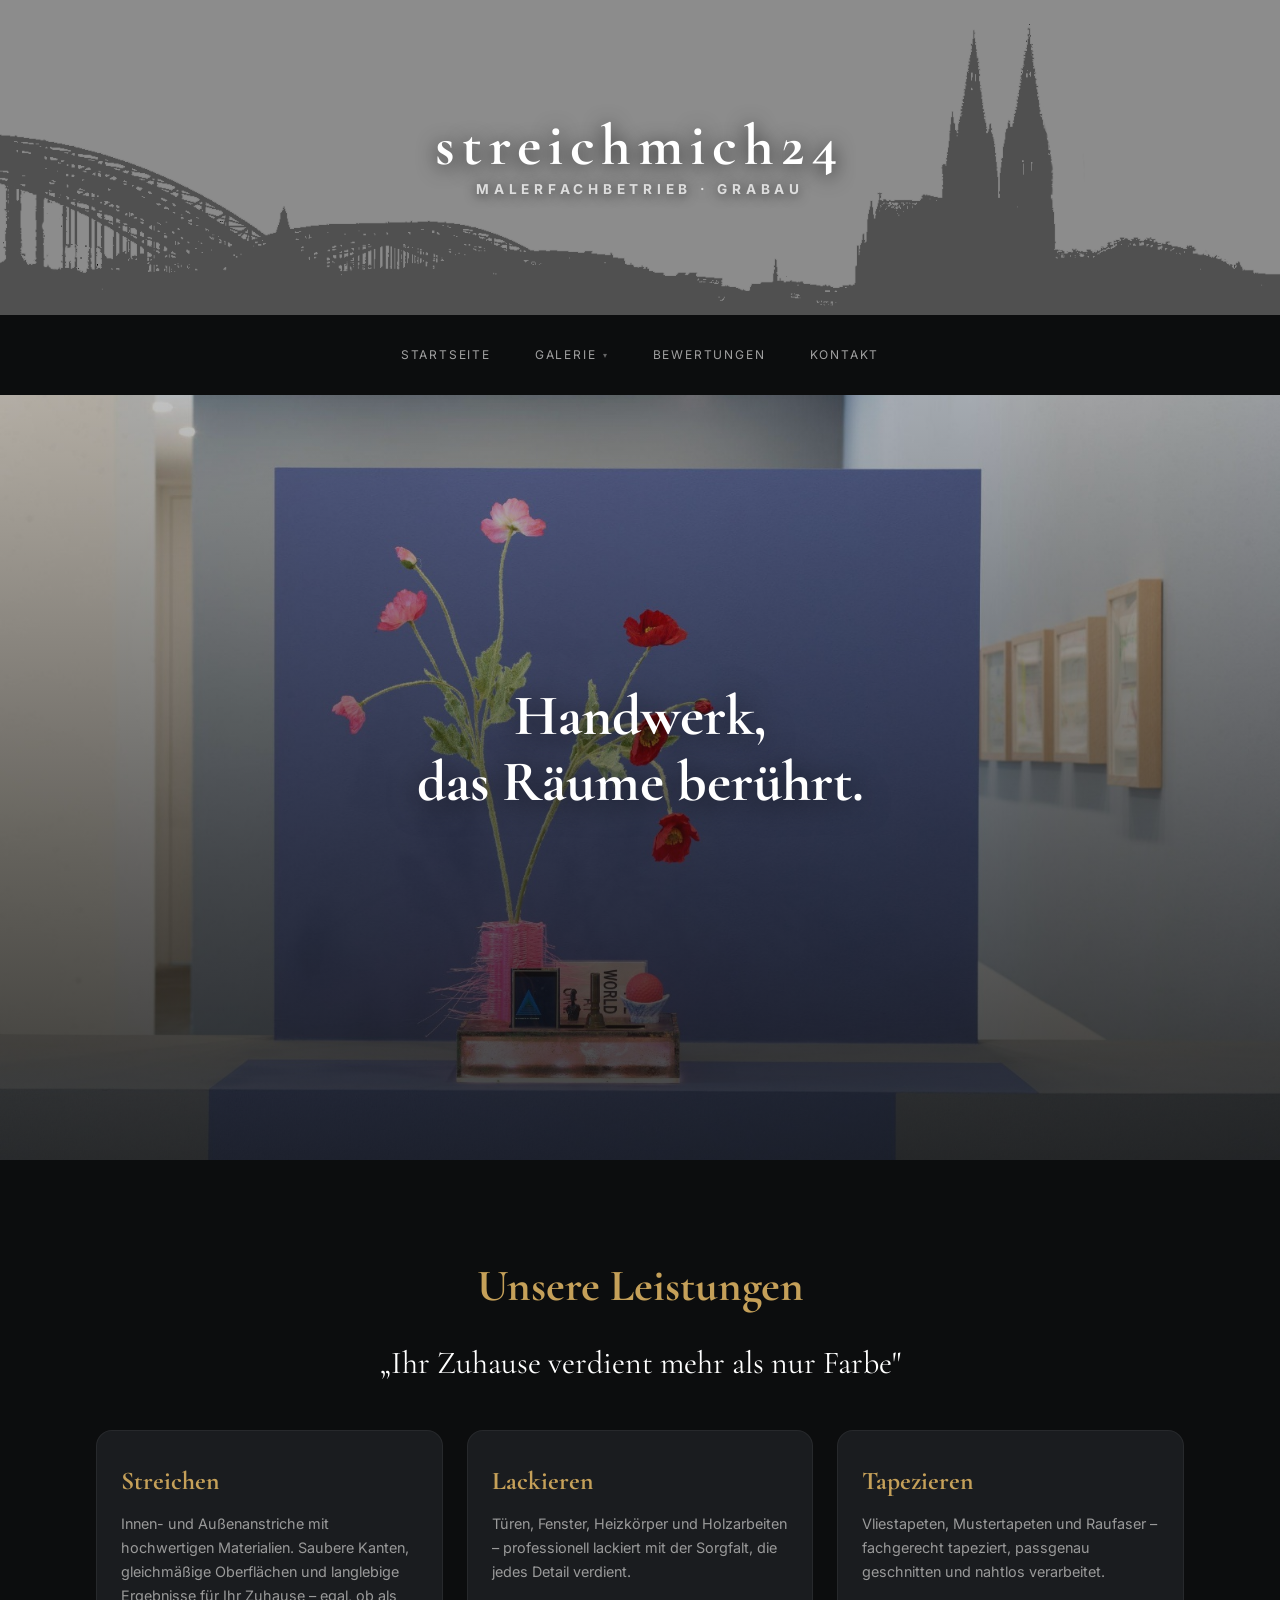
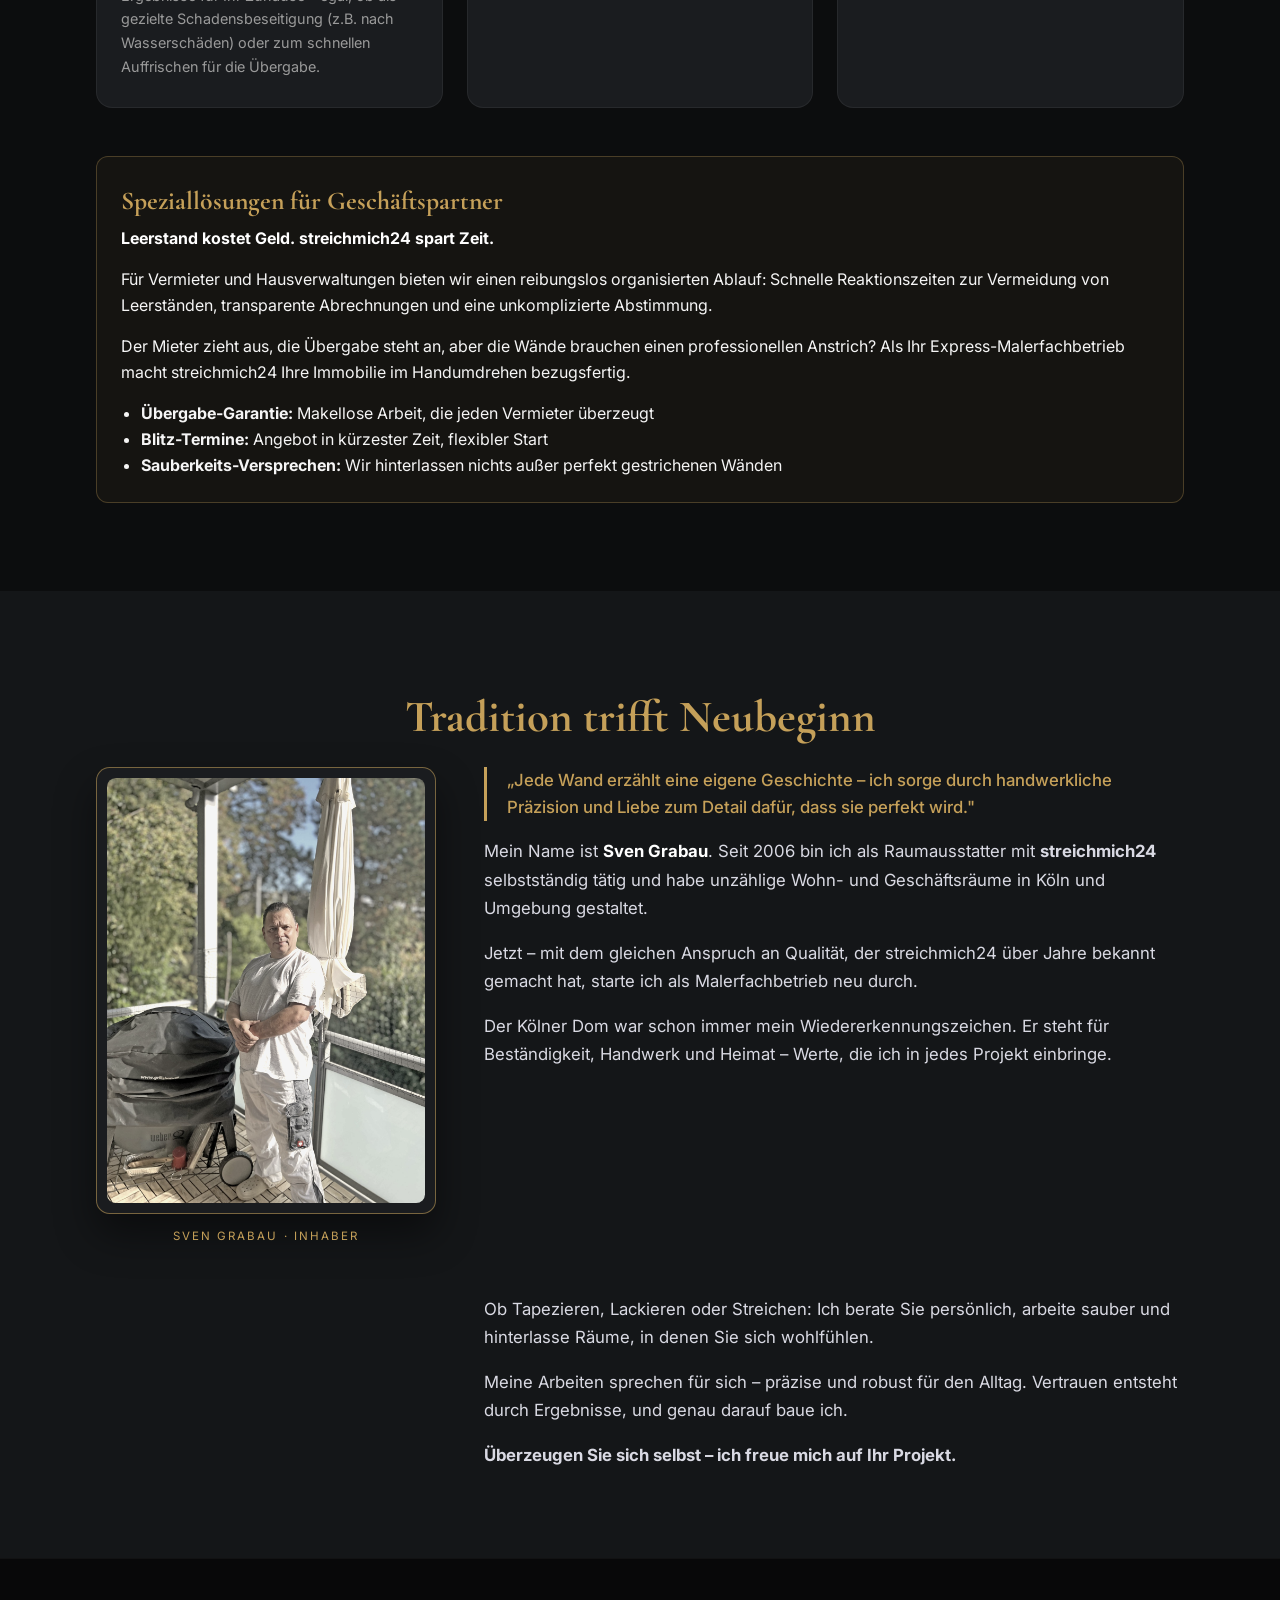
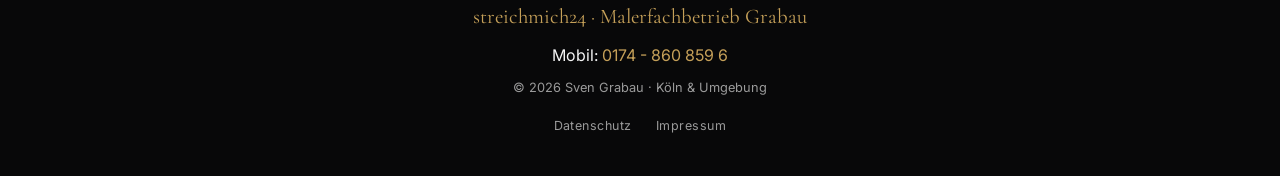
==== index.html @ c46bc372 "Add files via upload" ====
<!DOCTYPE html>
<html lang="de">
<head>
    <meta charset="UTF-8">
    <meta name="viewport" content="width=device-width, initial-scale=1.0">
    <title>streichmich24 – Malerfachbetrieb Grabau | Köln</title>
    <meta name="description" content="streichmich24 – Malerfachbetrieb Grabau. Tapezieren, Lackieren, Streichen mit Handwerkstradition seit 2006. Kostenlose Beratung in Köln und Umgebung.">
    <link rel="canonical" href="https://streichmich24.de/">
    <meta name="geo.region" content="DE-NW">
    <meta name="geo.placename" content="Köln">
    <meta name="theme-color" content="#c5a059">

    <!-- Open Graph -->
    <meta property="og:type" content="website">
    <meta property="og:locale" content="de_DE">
    <meta property="og:url" content="https://streichmich24.de/">
    <meta property="og:site_name" content="streichmich24 – Malerfachbetrieb Grabau">
    <meta property="og:title" content="streichmich24 – Malerfachbetrieb Grabau | Köln">
    <meta property="og:description" content="Handwerkliche Malerarbeiten in Köln und Umgebung: Streichen, Tapezieren, Lackieren mit Handwerkstradition seit 2006. Kostenlose Beratung!">
    <meta property="og:image" content="https://streichmich24.de/images/hero-blumen.jpg">

    <!-- Schema.org -->
    <script type="application/ld+json">
    {
      "@context": "https://schema.org",
      "@type": "LocalBusiness",
      "name": "streichmich24 – Malerfachbetrieb Grabau",
      "url": "https://streichmich24.de/",
      "image": "https://streichmich24.de/images/sky.jpg",
      "telephone": "+491748608596",
      "priceRange": "$$",
      "address": {
        "@type": "PostalAddress",
        "addressLocality": "Köln",
        "addressRegion": "Nordrhein-Westfalen",
        "addressCountry": "DE"
      },
      "geo": {
        "@type": "GeoCoordinates",
        "latitude": 50.9375,
        "longitude": 6.9603
      },
      "openingHoursSpecification": {
        "@type": "OpeningHoursSpecification",
        "dayOfWeek": ["Monday", "Tuesday", "Wednesday", "Thursday", "Friday"],
        "opens": "08:00",
        "closes": "17:00"
      }
    }
    </script>

    <link rel="stylesheet" href="style.css">
    <script src="site.js" defer></script>
</head>
<body>

    <header class="header">
        <picture>
            <source media="(max-width: 768px)" srcset="images/handy.jpg">
            <img src="images/sky.jpg" alt="Kölner Dom – Skyline Köln" class="header__skyline">
        </picture>
        <div class="header__brand">
            <p class="header__logo">streichmich24</p>
            <p class="header__tagline"><strong>MALERFACHBETRIEB · GRABAU</strong></p>
        </div>
    </header>

    <nav class="main-navigation" aria-label="Hauptnavigation">
        <!-- Desktop -->
        <ul class="desk-nav">
            <li><a href="index.html">Startseite</a></li>
            <li class="nav-group">
                <button type="button" class="group-btn" aria-expanded="false" aria-controls="galerieDropdown">Galerie</button>
                <ul class="dropdown" id="galerieDropdown">
                    <li><a href="galerie_streich.html">Streichen</a></li>
                    <li><a href="galerie_tape.html">Tapezieren</a></li>
                    <li><a href="galerie_lack.html">Lackieren</a></li>
                    <li><a href="galerie_struk.html">Strukturen</a></li>
                    <li><a href="galerie_rauch.html">Raucherwohnung</a></li>
                </ul>
            </li>
            <li><a href="bewertungen.html">Bewertungen</a></li>
            <li><a href="kontakt.html">Kontakt</a></li>
        </ul>

        <!-- Mobil -->
        <button type="button" class="mobile-nav-toggle" id="mobileNavToggle" aria-label="Menü öffnen" aria-expanded="false" aria-controls="mobileNavOverlay">
            <span class="mobile-nav-toggle__label">Menü</span>
            <span class="mobile-nav-toggle__icon" aria-hidden="true"></span>
        </button>

        <div class="mobile-nav-overlay" id="mobileNavOverlay">
            <ul class="mobile-nav-list">
                <li class="mobile-nav-item"><a href="index.html">Startseite</a></li>
                <li class="mobile-nav-item">
                    <button type="button" class="group-btn" aria-expanded="false" aria-controls="galerieDropdownMobile">Galerie</button>
                    <ul class="dropdown" id="galerieDropdownMobile">
                        <li><a href="galerie_streich.html">Streichen</a></li>
                        <li><a href="galerie_tape.html">Tapezieren</a></li>
                        <li><a href="galerie_lack.html">Lackieren</a></li>
                        <li><a href="galerie_struk.html">Strukturen</a></li>
                        <li><a href="galerie_rauch.html">Raucherwohnung</a></li>
                    </ul>
                </li>
                <li class="mobile-nav-item"><a href="bewertungen.html">Bewertungen</a></li>
                <li class="mobile-nav-item"><a href="kontakt.html">Kontakt</a></li>
            </ul>
        </div>
    </nav>

    <main>
        <section class="hero">
            <img src="images/hero-blumen.jpg" alt="Meisterhafte Malerarbeiten – Galerie-Qualität" class="hero__photo">
            <div class="hero__overlay">
                <h1 class="hero__title"><span class="hero__line">Handwerk,</span> <span class="hero__line">das Räume berührt.</span></h1>
            </div>
        </section>

        <section id="leistungen" class="section section--dark">
            <div class="section__inner">
                <h2 class="section__title">Unsere Leistungen</h2>
                <p class="section__quote">„Ihr Zuhause verdient mehr als nur Farbe"</p>

                <div class="services">
                    <article class="service">
                        <a href="galerie_streich.html" class="service__link">
                            <h3 class="service__name">Streichen</h3>
                            <p class="service__desc">Innen- und Außenanstriche mit hochwertigen Materialien. Saubere Kanten, gleichmäßige Oberflächen und langlebige Ergebnisse für Ihr Zuhause – egal, ob als gezielte Schadensbeseitigung (z.B. nach Wasserschäden) oder zum schnellen Auffrischen für die Übergabe.</p>
                        </a>
                    </article>
                    <article class="service">
                        <a href="galerie_lack.html" class="service__link">
                            <h3 class="service__name">Lackieren</h3>
                            <p class="service__desc">Türen, Fenster, Heizkörper und Holzarbeiten – professionell lackiert mit der Sorgfalt, die jedes Detail verdient.</p>
                        </a>
                    </article>
                    <article class="service">
                        <a href="galerie_tape.html" class="service__link">
                            <h3 class="service__name">Tapezieren</h3>
                            <p class="service__desc">Vliestapeten, Mustertapeten und Raufaser – fachgerecht tapeziert, passgenau geschnitten und nahtlos verarbeitet.</p>
                        </a>
                    </article>
                </div>

                <div class="partner">
                    <h3 class="partner__title">Speziallösungen für Geschäftspartner</h3>
                    <p class="partner__lead">Leerstand kostet Geld. streichmich24 spart Zeit.</p>
                    <p>Für Vermieter und Hausverwaltungen bieten wir einen reibungslos organisierten Ablauf: Schnelle Reaktionszeiten zur Vermeidung von Leerständen, transparente Abrechnungen und eine unkomplizierte Abstimmung.</p>
                    <p>Der Mieter zieht aus, die Übergabe steht an, aber die Wände brauchen einen professionellen Anstrich? Als Ihr Express-Malerfachbetrieb macht streichmich24 Ihre Immobilie im Handumdrehen bezugsfertig.</p>
                    <ul class="partner__list">
                        <li><strong>Übergabe-Garantie:</strong> Makellose Arbeit, die jeden Vermieter überzeugt</li>
                        <li><strong>Blitz-Termine:</strong> Angebot in kürzester Zeit, flexibler Start</li>
                        <li><strong>Sauberkeits-Versprechen:</strong> Wir hinterlassen nichts außer perfekt gestrichenen Wänden</li>
                    </ul>
                </div>
            </div>
        </section>

        <section id="ueber-uns" class="section section--soft">
            <div class="section__inner">
                <h2 class="section__title">Tradition trifft Neubeginn</h2>
                <div class="about">
                    <figure class="about__photo">
                        <span class="about__photo-frame">
                            <img src="images/sven.jpg" alt="Sven Grabau, Inhaber von streichmich24" width="1200" height="1600" loading="lazy" decoding="async">
                        </span>
                        <figcaption>Sven Grabau · Inhaber</figcaption>
                    </figure>
                    <div class="about__text">
                        <p class="about__highlight">„Jede Wand erzählt eine eigene Geschichte – ich sorge durch handwerkliche Präzision und Liebe zum Detail dafür, dass sie perfekt wird."</p>
                        <p>Mein Name ist <span class="about__name">Sven Grabau</span>. Seit 2006 bin ich als Raumausstatter mit <strong>streichmich24</strong> selbstständig tätig und habe unzählige Wohn- und Geschäftsräume in Köln und Umgebung gestaltet.</p>
                        <p>Jetzt – mit dem gleichen Anspruch an Qualität, der streichmich24 über Jahre bekannt gemacht hat, starte ich als Malerfachbetrieb neu durch.</p>
                        <p>Der Kölner Dom war schon immer mein Wiedererkennungszeichen. Er steht für Beständigkeit, Handwerk und Heimat – Werte, die ich in jedes Projekt einbringe.</p>
                    </div>
                    <div class="about__text">
                        <p>Ob Tapezieren, Lackieren oder Streichen: Ich berate Sie persönlich, arbeite sauber und hinterlasse Räume, in denen Sie sich wohlfühlen.</p>
                        <p>Meine Arbeiten sprechen für sich – präzise und robust für den Alltag. Vertrauen entsteht durch Ergebnisse, und genau darauf baue ich.</p>
                        <p><strong>Überzeugen Sie sich selbst – ich freue mich auf Ihr Projekt.</strong></p>
                    </div>
                </div>
            </div>
        </section>

    </main>

    <footer class="footer">
        <p class="footer__brand">streichmich24 · Malerfachbetrieb Grabau</p>
        <p class="footer__phone">Mobil: <a href="tel:+491748608596">0174 - 860 859 6</a></p>
        <p class="footer__copy">&copy; 2026 Sven Grabau · Köln &amp; Umgebung</p>
        <nav class="footer__links" aria-label="Rechtliches">
            <a href="datenschutz.html">Datenschutz</a>
            <a href="impressum.html">Impressum</a>
        </nav>
    </footer>

    <!-- Mobiler Sticky-Button -->
    <div class="sticky-cta" id="stickyCta">
        <a href="kontakt.html" class="btn">Beratung anfragen</a>
    </div>
</body>
</html>
---- style.css ----
:root {
    --bg: #0c0d0e;
    --bg-soft: #141618;
    --bg-card: #1a1c1f;
    --gold: #c5a059;
    --gold-light: #d4b87a;
    --text: #f5f5f5;
    --text-muted: #9a9a9a;
    --white: #ffffff;
    --ease: cubic-bezier(0.16, 1, 0.3, 1);
    --transition: 2s ease-in-out;
}

/* ── FONTS (lokal, DSGVO) ── */
@font-face {
    font-family: 'Cormorant Garamond';
    font-style: normal;
    font-weight: 400;
    font-display: swap;
    src: url('./fonts/cormorant-garamond-latin-400-normal.woff2') format('woff2'),
         url('./fonts/CormorantGaramond-Regular.ttf') format('truetype');
}

@font-face {
    font-family: 'Cormorant Garamond';
    font-style: normal;
    font-weight: 700;
    font-display: swap;
    src: url('./fonts/cormorant-garamond-latin-700-normal.woff2') format('woff2'),
         url('./fonts/CormorantGaramond-Bold.ttf') format('truetype');
}

@font-face {
    font-family: 'Inter';
    font-style: normal;
    font-weight: 100 900;
    font-display: swap;
    src: url('./fonts/Inter-VariableFont_opsz,wght.ttf') format('truetype');
}

/* ── BASIS ── */
*, *::before, *::after { box-sizing: border-box; }

html { scroll-behavior: smooth; }

body {
    margin: 0;
    font-family: 'Inter', sans-serif;
    background: var(--bg);
    color: var(--text);
    line-height: 1.7;
    overflow-x: hidden;
    font-size: clamp(0.8rem, 2vw + 0.5rem, 1rem);
}

body.menu-open { overflow: hidden; }

img { display: block; max-width: 100%; }

a:focus-visible,
button:focus-visible {
    outline: 2px solid var(--gold);
    outline-offset: 3px;
}

@media (prefers-reduced-motion: reduce) {
    html { scroll-behavior: auto; }
    *, *::before, *::after { animation: none !important; transition: none !important; }
    .hero__line { opacity: 1; }
}

/* ── BUTTON ── */
.btn {
    display: inline-block;
    padding: 0.75em 1.5em;
    background: linear-gradient(135deg, #c5a059 0%, #d4af37 50%, #c5a059 100%);
    background-size: 200% auto;
    color: #000;
    font-family: inherit;
    font-size: 0.875rem;
    font-weight: 600;
    line-height: 1.25;
    text-align: center;
    text-decoration: none;
    white-space: nowrap;
    border: none;
    border-radius: 99rem;
    cursor: pointer;
    box-shadow: 0 2px 4px rgba(0,0,0,0.1), inset 0 1px 0 rgba(255,255,255,0.2);
    transition: box-shadow 0.3s ease, transform 0.3s ease;
    animation: shimmer 3s linear infinite;
}

.btn:hover {
    background: linear-gradient(135deg, #d4b87a 0%, #e0c46a 50%, #d4b87a 100%);
    background-size: 200% auto;
    animation-play-state: paused;
    box-shadow: 0 4px 8px rgba(197,160,89,0.4), inset 0 1px 0 rgba(255,255,255,0.3);
    transform: translateY(-2px);
}

@keyframes shimmer {
    0%   { background-position: 100% 0; }
    100% { background-position: -100% 0; }
}

/* ── HEADER ── */
.header { position: relative; background: var(--white); }

.header__skyline { width: 100%; height: auto; }

.header__brand {
    position: absolute;
    inset: 0;
    display: flex;
    flex-direction: column;
    align-items: center;
    justify-content: center;
    text-align: center;
    padding: 0 1.25rem;
    pointer-events: none;
}

.header__logo {
    margin: 0;
    font-family: 'Cormorant Garamond', serif;
    font-size: clamp(1.95rem, 7.15vw, 3.64rem);
    font-weight: 700;
    letter-spacing: 0.12em;
    line-height: 1.1;
    color: #1a1a1a;
    text-shadow: 0 1px 12px rgba(255,255,255,0.85);
}

.header__tagline {
    margin: 0;
    font-size: clamp(0.65rem, 2.2vw, 0.85rem);
    letter-spacing: 0.35em;
    text-transform: uppercase;
    color: #444;
    text-shadow: 0 1px 8px rgba(255,255,255,0.8);
}

/* ── NAVIGATION (gemeinsam) ── */
.main-navigation { background: transparent; }

.dropdown {
    display: none;
    list-style: none;
    margin: 0;
    padding: 0.5rem 0;
}

.group-btn[aria-expanded="true"] + .dropdown { display: block; }

.group-btn {
    display: flex;
    align-items: center;
    gap: 0.4rem;
    background: none;
    border: none;
    font-family: 'Inter', sans-serif;
    text-transform: uppercase;
    cursor: pointer;
}

.group-btn::after {
    content: '▾';
    font-size: 0.7em;
    opacity: 0.6;
    transition: transform 0.3s ease;
}

.group-btn[aria-expanded="true"]::after { transform: rotate(180deg); }

/* ── HERO ── */
.hero { position: relative; }

.hero__photo {
    width: 100%;
    aspect-ratio: 4 / 3;
    object-fit: cover;
    object-position: top center;
}

.hero__overlay {
    position: absolute;
    inset: 0;
    display: flex;
    flex-direction: column;
    justify-content: center;
    align-items: center;
    gap: 1.5rem;
    text-align: center;
    padding: 1.5rem 1.5rem 3rem;
    background: linear-gradient(to bottom, rgba(12,13,14,0.25) 0%, rgba(12,13,14,0.6) 60%, rgba(12,13,14,0.8) 100%);
}

.hero__title {
    margin: 0;
    font-family: 'Cormorant Garamond', serif;
    font-size: clamp(1.8rem, 7.5vw, 3.6rem);
    font-weight: 700;
    line-height: 1.15;
    color: var(--white);
    text-shadow: 0 4px 30px rgba(0,0,0,0.7);
}

/* Zwei Zeilen gleiten nacheinander langsam ein */
.hero__line {
    display: block;
    opacity: 0;
    animation: heroReveal 2.6s var(--ease) 0.4s forwards;
}

.hero__line:nth-child(2) { animation-delay: 1.1s; }

@keyframes heroReveal {
    from { opacity: 0; transform: translateY(2.5rem); letter-spacing: 0.08em; filter: blur(4px); }
    to   { opacity: 1; transform: translateY(0); letter-spacing: normal; filter: blur(0); }
}

/* ── SECTIONS ── */
.section { padding: 4rem 1.5rem; }
.section--dark { background: var(--bg); }
.section--soft { background: var(--bg-soft); }
.section__inner { max-width: 68rem; margin: 0 auto; }

.section__title {
    margin: 0 0 0.75rem;
    font-family: 'Cormorant Garamond', serif;
    font-size: clamp(1.8rem, 5.5vw, 2.8rem);
    font-weight: 700;
    color: var(--gold);
    text-align: center;
}

.section__lead {
    max-width: 36rem;
    margin: 0 auto 2.5rem;
    text-align: center;
    color: var(--text-muted);
    font-size: clamp(0.85rem, 2vw, 1rem);
}

.section__quote {
    max-width: 40rem;
    margin: 0 auto 2.5rem;
    text-align: center;
    font-family: 'Cormorant Garamond', serif;
    font-size: clamp(1.4rem, 4vw, 2rem);
    color: var(--white);
}

/* ── LEISTUNGEN ── */
.services { display: grid; gap: 1.25rem; }

.service {
    background: var(--bg-card);
    border: 1px solid rgba(255,255,255,0.06);
    border-radius: 1rem;
    padding: 1.75rem 1.5rem;
    transition: border-color 0.4s var(--ease), transform 0.4s var(--ease);
}

.service:hover { border-color: rgba(197,160,89,0.4); transform: translateY(-3px); }

.service__link { display: block; color: inherit; text-decoration: none; }

.service__name {
    margin: 0 0 0.6rem;
    font-family: 'Cormorant Garamond', serif;
    font-size: 1.6rem;
    color: var(--gold);
}

.service__desc { margin: 0; font-size: 0.9rem; line-height: 1.65; color: var(--text-muted); }

.partner {
    margin-top: 3rem;
    padding: 1.5rem;
    border: 1px solid rgba(197,160,89,0.3);
    border-radius: 0.75rem;
    background: rgba(197,160,89,0.05);
    line-height: 1.6;
}

.partner__title {
    margin: 0;
    font-family: 'Cormorant Garamond', serif;
    font-size: 1.6rem;
    color: var(--gold);
}

.partner__lead { margin: 0.25rem 0 1rem; font-weight: 700; color: var(--white); }

.partner__list { margin: 1rem 0 0; padding-left: 1.25rem; }

/* ── ÜBER MICH ── */
.about { display: grid; gap: 2.5rem; align-items: start; }

.about__photo {
    width: 100%;
    max-width: 320px;
    margin: 0 auto;
}

.about__photo-frame {
    display: block;
    padding: 0.6rem;
    border: 1px solid rgba(197,160,89,0.55);
    border-radius: 0.85rem;
    background: var(--bg-card);
    box-shadow: 0 1.25rem 2.5rem rgba(0,0,0,0.45);
}

.about__photo img {
    display: block;
    width: 100%;
    height: auto;
    border-radius: 0.55rem;
    filter: grayscale(0.55) sepia(0.1) saturate(1.05) contrast(1.05) brightness(0.96);
}

.about__photo figcaption {
    margin-top: 0.85rem;
    text-align: center;
    font-size: 0.72rem;
    letter-spacing: 0.18em;
    text-transform: uppercase;
    color: var(--gold);
}

.about__text p {
    margin: 0 0 1rem;
    color: rgba(245,245,255,0.88);
    font-size: clamp(0.92rem, 2.5vw, 1.05rem);
}

.about__text p:last-child { margin-bottom: 0; }

.about__highlight {
    font-family: 'Inter', sans-serif;
    font-size: clamp(1.05rem, 2.8vw, 1.3rem);
    font-weight: 500;
    line-height: 1.6;
    color: var(--gold) !important;
    border-left: 3px solid var(--gold);
    padding-left: 1.25rem;
    margin: 1.5rem 0;
}

.about__name { font-weight: 700; color: var(--white); }

/* ── FOOTER ── */
.footer {
    padding: 2.5rem 1.5rem 6rem;
    text-align: center;
    background: #080809;
    border-top: 1px solid rgba(255,255,255,0.04);
}

.footer__brand {
    margin: 0 0 0.5rem;
    font-family: 'Cormorant Garamond', serif;
    font-size: 1.3rem;
    color: var(--gold);
}

.footer__phone { margin: 0 0 0.5rem; }
.footer__phone a { color: var(--gold); text-decoration: none; }

.footer__copy { margin: 0; font-size: 0.8rem; color: var(--text-muted); }

.footer__links { margin-top: 1rem; display: flex; justify-content: center; gap: 1.5rem; flex-wrap: wrap; }

.footer__links a { font-size: 0.78rem; letter-spacing: 0.04em; color: var(--text-muted); text-decoration: none; }
.footer__links a:hover { color: var(--gold); }

/* ── STICKY CTA (mobil) ── */
.sticky-cta {
    position: fixed;
    bottom: 0; left: 0; right: 0;
    z-index: 90;
    padding: 0.75rem 1rem;
    background: rgba(12,13,14,0.92);
    backdrop-filter: blur(12px);
    border-top: 1px solid rgba(197,160,89,0.2);
    transform: translateY(100%);
    transition: transform 0.4s var(--ease);
}

.sticky-cta.visible { transform: translateY(0); }
.sticky-cta .btn { display: block; padding: 0.85rem 1.5rem; }

/* ── MOBIL (≤ 768px) ── */
@media (max-width: 768px) {
    .main-navigation { display: flex; padding: 0.5rem 1rem; }
    .desk-nav { display: none; }

    .mobile-nav-toggle {
        position: relative;
        z-index: 101;
        display: flex;
        align-items: center;
        gap: 0.75rem;
        margin-left: auto;
        padding: 0.5rem;
        background: none;
        border: none;
        cursor: pointer;
    }

    .mobile-nav-toggle__label { font-family: 'Cormorant Garamond', serif; font-size: 1.3rem; color: var(--white); }

    .mobile-nav-toggle__icon,
    .mobile-nav-toggle__icon::before,
    .mobile-nav-toggle__icon::after {
        display: block;
        width: 24px;
        height: 2px;
        background: var(--gold);
        transition: transform 0.3s ease, background 0.3s ease;
    }

    .mobile-nav-toggle__icon { position: relative; }
    .mobile-nav-toggle__icon::before,
    .mobile-nav-toggle__icon::after { content: ''; position: absolute; left: 0; }
    .mobile-nav-toggle__icon::before { top: -7px; }
    .mobile-nav-toggle__icon::after { bottom: -7px; }

    .mobile-nav-toggle.active .mobile-nav-toggle__icon { background: transparent; }
    .mobile-nav-toggle.active .mobile-nav-toggle__icon::before { top: 0; transform: rotate(45deg); }
    .mobile-nav-toggle.active .mobile-nav-toggle__icon::after { bottom: 0; transform: rotate(-45deg); }

    .mobile-nav-overlay {
        display: none;
        position: fixed;
        inset: 0;
        z-index: 100;
        overflow-y: auto;
        padding: 4.5rem 1.5rem 2rem;
        background: var(--bg);
    }

    .mobile-nav-overlay.active { display: block; }

    .mobile-nav-list { list-style: none; margin: 0 auto; padding: 0; max-width: 26rem; }
    .mobile-nav-item { margin-bottom: 0.5rem; }

    .mobile-nav-item > a,
    .mobile-nav-item > .group-btn {
        width: 100%;
        padding: 0.6rem 0;
        font-family: 'Cormorant Garamond', serif;
        font-size: 1.4rem;
        text-transform: none;
        text-decoration: none;
        color: var(--white);
    }


    .mobile-nav-item .dropdown { padding-left: 1.25rem; background: var(--bg-soft); border-radius: 0.5rem; }

    .dropdown li > a {
        display: block;
        padding: 0.5rem 0;
        font-family: 'Cormorant Garamond', serif;
        font-size: 1.15rem;
        color: var(--white);
        text-decoration: none;
    }
}

/* ── KONTAKT-BUTTON MOBILE ONLY ── */
.btn.save-contact-btn {
    display: inline-block;
}

@media (max-width: 768px) {
    .btn.save-contact-btn {
        display: inline-block;
    }
}

@media (min-width: 769px) {
    .btn.save-contact-btn {
        display: none;
    }
}

/* ── MOBILE (≤ 768px) ── */
@media (min-width: 769px) {
    .header {
        height: 35vh;
        min-height: 220px;
        max-height: 340px;
        overflow: hidden;
        background: linear-gradient(to bottom, rgba(12,13,14,0.3), var(--bg));
    }

    .header__skyline {
        position: absolute;
        inset: 0;
        width: 100%;
        height: 100%;
        object-fit: cover;
        object-position: center 70%;
        filter: brightness(0.55);
    }

    .header__logo { color: var(--white); text-shadow: 0 3px 20px rgba(0,0,0,0.8); }
    .header__tagline { color: rgba(255,255,255,0.75); text-shadow: 0 2px 12px rgba(0,0,0,0.7); }

    .hero__photo { max-height: 85vh; }
    .hero__overlay { padding-bottom: 5rem; }

    .services { grid-template-columns: repeat(3, 1fr); gap: 1.5rem; }
    .about { grid-template-columns: minmax(260px, 340px) 1fr; gap: 3rem; }
    .about__photo { max-width: none; position: sticky; top: 2rem; align-self: start; }
    .about__photo ~ .about__text { grid-column: 2; }
    .section { padding: 5.5rem 2rem; }
    .footer { padding-bottom: 2.5rem; }

    .mobile-nav-toggle, .mobile-nav-overlay, .sticky-cta { display: none; }

    .desk-nav {
        display: flex;
        justify-content: center;
        align-items: center;
        gap: 0.25rem;
        list-style: none;
        margin: 0;
        padding: 1rem 2rem;
        background: var(--bg);
    }

    .desk-nav > li { position: relative; display: flex; align-items: center; }

    .desk-nav > li > a,
    .desk-nav .group-btn {
        padding: 0.85rem 1.25rem;
        font-size: 0.75rem;
        letter-spacing: 0.15em;
        text-transform: uppercase;
        text-decoration: none;
        color: #a0a0a0;
        opacity: 1;
        transition: color 0.3s ease, background 0.3s ease;
    }

    .desk-nav > li > a:hover,
    .desk-nav .group-btn:hover,
    .desk-nav .group-btn[aria-expanded="true"] {
        color: var(--gold);
        background: rgba(197,160,89,0.1);
    }




    .desk-nav .dropdown {
        position: absolute;
        top: 100%;
        left: 0;
        z-index: 100;
        min-width: 14rem;
        margin-top: 0.25rem;
        background: var(--bg);
        border: 1px solid rgba(197,160,89,0.25);
        border-radius: 4px;
        box-shadow: 0 6px 24px rgba(0,0,0,0.4);
    }

    .group-btn[aria-expanded="true"] + .dropdown { animation: slideDownMenu 0.25s ease-out; }

    .desk-nav .dropdown li > a {
        display: block;
        padding: 0.55rem 1.35rem;
        font-size: 0.78rem;
        color: #b0b0b0;
        text-decoration: none;
        transition: background 0.2s ease, color 0.2s ease;
    }

    .desk-nav .dropdown li > a:hover { background: rgba(197,160,89,0.1); color: var(--gold); }

    @keyframes slideDownMenu {
        from { opacity: 0; transform: translateY(-10px); }
        to   { opacity: 1; transform: translateY(0); }
    }
}

/* ── GALERIE (Unterseiten) ── */
.title_wrapper { text-align: center; margin-bottom: 4rem; }

.gallery_title {
    font-family: 'Cormorant Garamond', serif;
    font-size: clamp(2.5rem, 8vw, 3.5rem);
    color: var(--gold);
}

.gallery_subtitle { color: var(--white); font-size: 1.2rem; }

.mosaic_grid {
    display: grid;
    grid-template-columns: repeat(auto-fill, minmax(250px, 1fr));
    grid-auto-rows: 300px;
    gap: 15px;
    padding: 10px;
}

.mosaic_item {
    position: relative;
    overflow: hidden;
    border-radius: 4px;
    border: 1px solid rgba(255,255,255,0.05);
    cursor: pointer;
    transition: transform 0.6s var(--ease), border-color 0.4s var(--ease);
}

.mosaic_item:hover { transform: scale(1.02); border-color: var(--gold); z-index: 2; }

.mosaic_item img {
    width: 100%;
    height: 100%;
    object-fit: cover;
    transition: transform 0.8s var(--ease);
}

.mosaic_item:hover img { transform: scale(1.05); }
.mosaic_item.tall { grid-row: span 2; }
.mosaic_item.wide { grid-column: span 2; }

#lightbox {
    position: fixed;
    inset: 0;
    display: none;
    justify-content: center;
    align-items: center;
    z-index: 2000;
    background: rgba(0,0,0,0.95);
    cursor: zoom-out;
}

#lightbox.active { display: flex; }

#lightbox img {
    max-width: 95vw;
    max-height: 90vh;
    box-shadow: 0 0 40px rgba(197,160,89,0.2);
}

@media (max-width: 768px) {
    .mosaic_item.wide { grid-column: span 1; }
    .mosaic_grid { grid-template-columns: repeat(auto-fill, minmax(160px, 1fr)); }
}

/* ── KONTAKTFORMULAR & TRUST (falls auf Unterseiten genutzt) ── */
.contact-form { max-width: 50rem; margin: 0 auto 4rem; }
.hp { position: absolute; left: -9999px; }
.form-note { margin: 0 0 1.5rem; font-size: 0.8rem; color: var(--text-muted); text-align: center; }
.form-note a { color: var(--gold); }
.form-actions { display: flex; flex-wrap: wrap; justify-content: center; gap: 1rem; margin-top: 2rem; }

@media (max-width: 45rem) {
    .form-actions { flex-direction: column; }
    .form-actions .btn { display: block; width: 100%; padding: 0.8em 0; }
}
.form-group { margin-bottom: 1rem; }

.form-group label {
    display: block;
    margin-bottom: 0.25rem;
    font-size: 0.8rem;
    letter-spacing: 0.06em;
    text-transform: uppercase;
    color: var(--text-muted);
}

.form-group input,
.form-group textarea,
.form-group select {
    width: 100%;
    padding: 0.9rem 1rem;
    background: var(--bg-card);
    border: 1px solid rgba(255,255,255,0.12);
    border-radius: 0.5rem;
    color: var(--white);
    font-family: inherit;
    font-size: 1rem;
    transition: border-color 0.3s;
}

.form-group select { appearance: none; cursor: pointer; }

.form-group input:focus,
.form-group textarea:focus,
.form-group select:focus { outline: none; border-color: var(--gold); }

.form-group textarea { resize: vertical; min-height: 7rem; }

.trust {
    display: grid;
    grid-template-columns: repeat(3, 1fr);
    background: var(--bg-soft);
    border-top: 1px solid rgba(197,160,89,0.15);
    border-bottom: 1px solid rgba(197,160,89,0.15);
}

.trust__item { padding: 1.25rem 0.75rem; text-align: center; border-right: 1px solid rgba(255,255,255,0.04); }
.trust__item:last-child { border-right: none; }

.trust__number {
    font-family: 'Cormorant Garamond', serif;
    font-size: clamp(1.4rem, 4.5vw, 2rem);
    font-weight: 700;
    line-height: 1;
    color: var(--gold);
}

.trust__label {
    margin-top: 0.35rem;
    font-size: clamp(0.6rem, 2vw, 0.72rem);
    letter-spacing: 0.08em;
    text-transform: uppercase;
    color: var(--text-muted);
}

/* ── RECHTSTEXTE (Impressum, Datenschutz) ── */
.section__title--left { font-size: 1.5rem; text-align: left; margin-bottom: 1.5rem; }

.legal a { color: var(--gold); text-decoration: none; }
.legal a.link-underline { text-decoration: underline; }
.legal h2 { text-align: center; }
.legal-intro { margin-bottom: 4rem; text-align: center; color: var(--text-muted); }
.legal-note { text-align: center; }
.legal-note--first { margin-top: 20px; }

.info-label { color: var(--gold); }
.info-value { color: var(--text); }
.info-gap { margin-bottom: 20px; }
.accent { color: var(--gold); }

.rights-list {
    display: inline-block;
    max-width: 50rem;
    margin: 0 auto;
    padding: 0;
    list-style: none;
    text-align: left;
}
.rights-list li { margin-bottom: 0.5rem; }
.rights-list strong { color: var(--gold); }

/* ── BEWERTUNGEN ── */
.reviews-intro {
    margin: 0 0 0.5rem;
    text-align: center;
    color: var(--text-muted);
    font-size: clamp(0.9rem, 2.5vw, 1rem);
}

.reviews-intro--small {
    max-width: 700px;
    margin: 0 auto 2rem;
    font-size: clamp(0.85rem, 2vw, 0.95rem);
}

.reviews-logo { display: block; width: 80%; max-width: 320px; margin: 1.5rem auto; }

.reviews-note {
    max-width: 780px;
    margin: 3rem auto 0;
    padding: 2.5rem 1.5rem;
    border-top: 1px solid rgba(255,255,255,0.1);
    text-align: center;
    font-size: 0.8rem;
    line-height: 1.7;
    color: var(--text-muted);
}

.review_container {
    position: relative;
    display: flex;
    align-items: center;
    justify-content: center;
    max-width: 800px;
    height: 400px;
    margin: 0 auto;
    text-align: center;
}

.review_item {
    position: absolute;
    width: 100%;
    padding: 20px;
    text-align: center;
    opacity: 0;
    transition: opacity var(--transition);
}

.review_item.active { opacity: 1; }

.review_text {
    margin-bottom: 1.5rem;
    font-family: 'Cormorant Garamond', serif;
    font-size: clamp(1.8rem, 5vw, 2.4rem);
    line-height: 1.3;
    color: var(--white);
}

.review_meta {
    font-family: 'Inter', sans-serif;
    font-size: 0.9rem;
    letter-spacing: 0.15em;
    text-transform: uppercase;
    color: var(--gold);
}
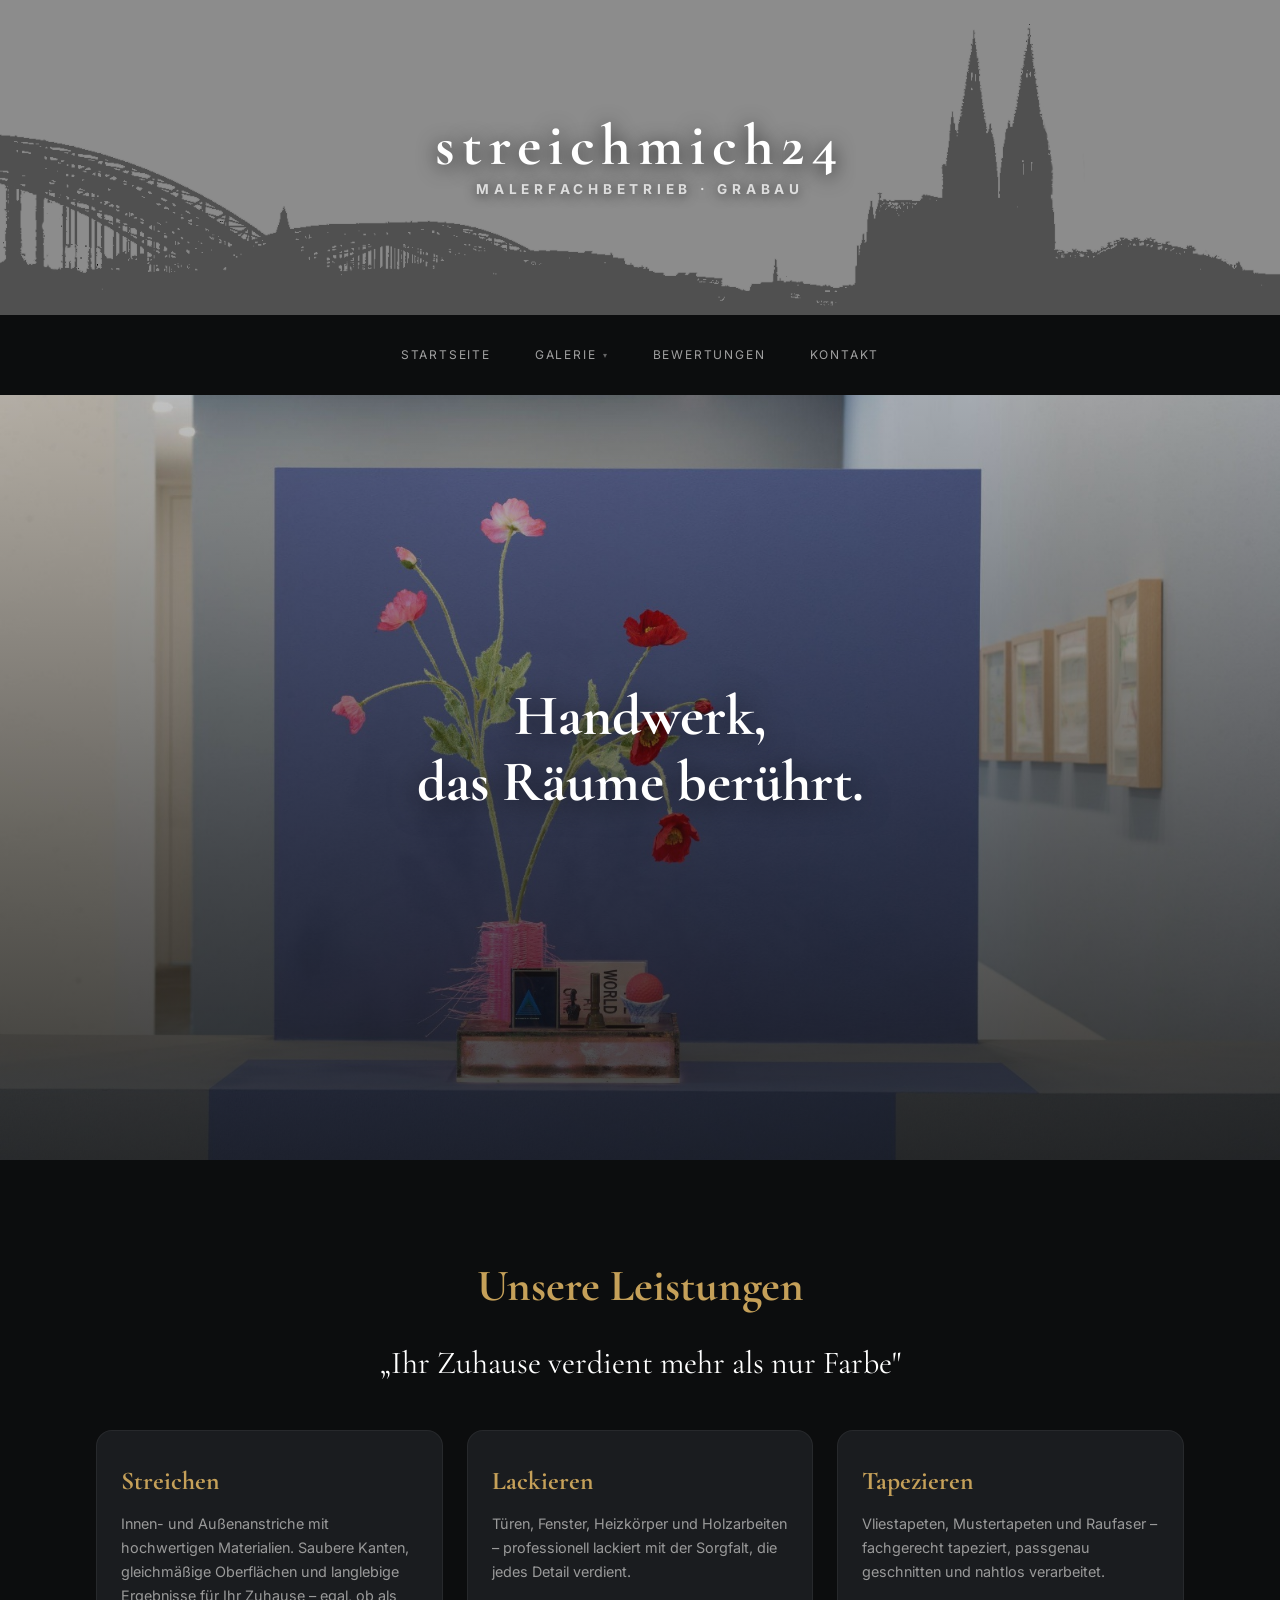
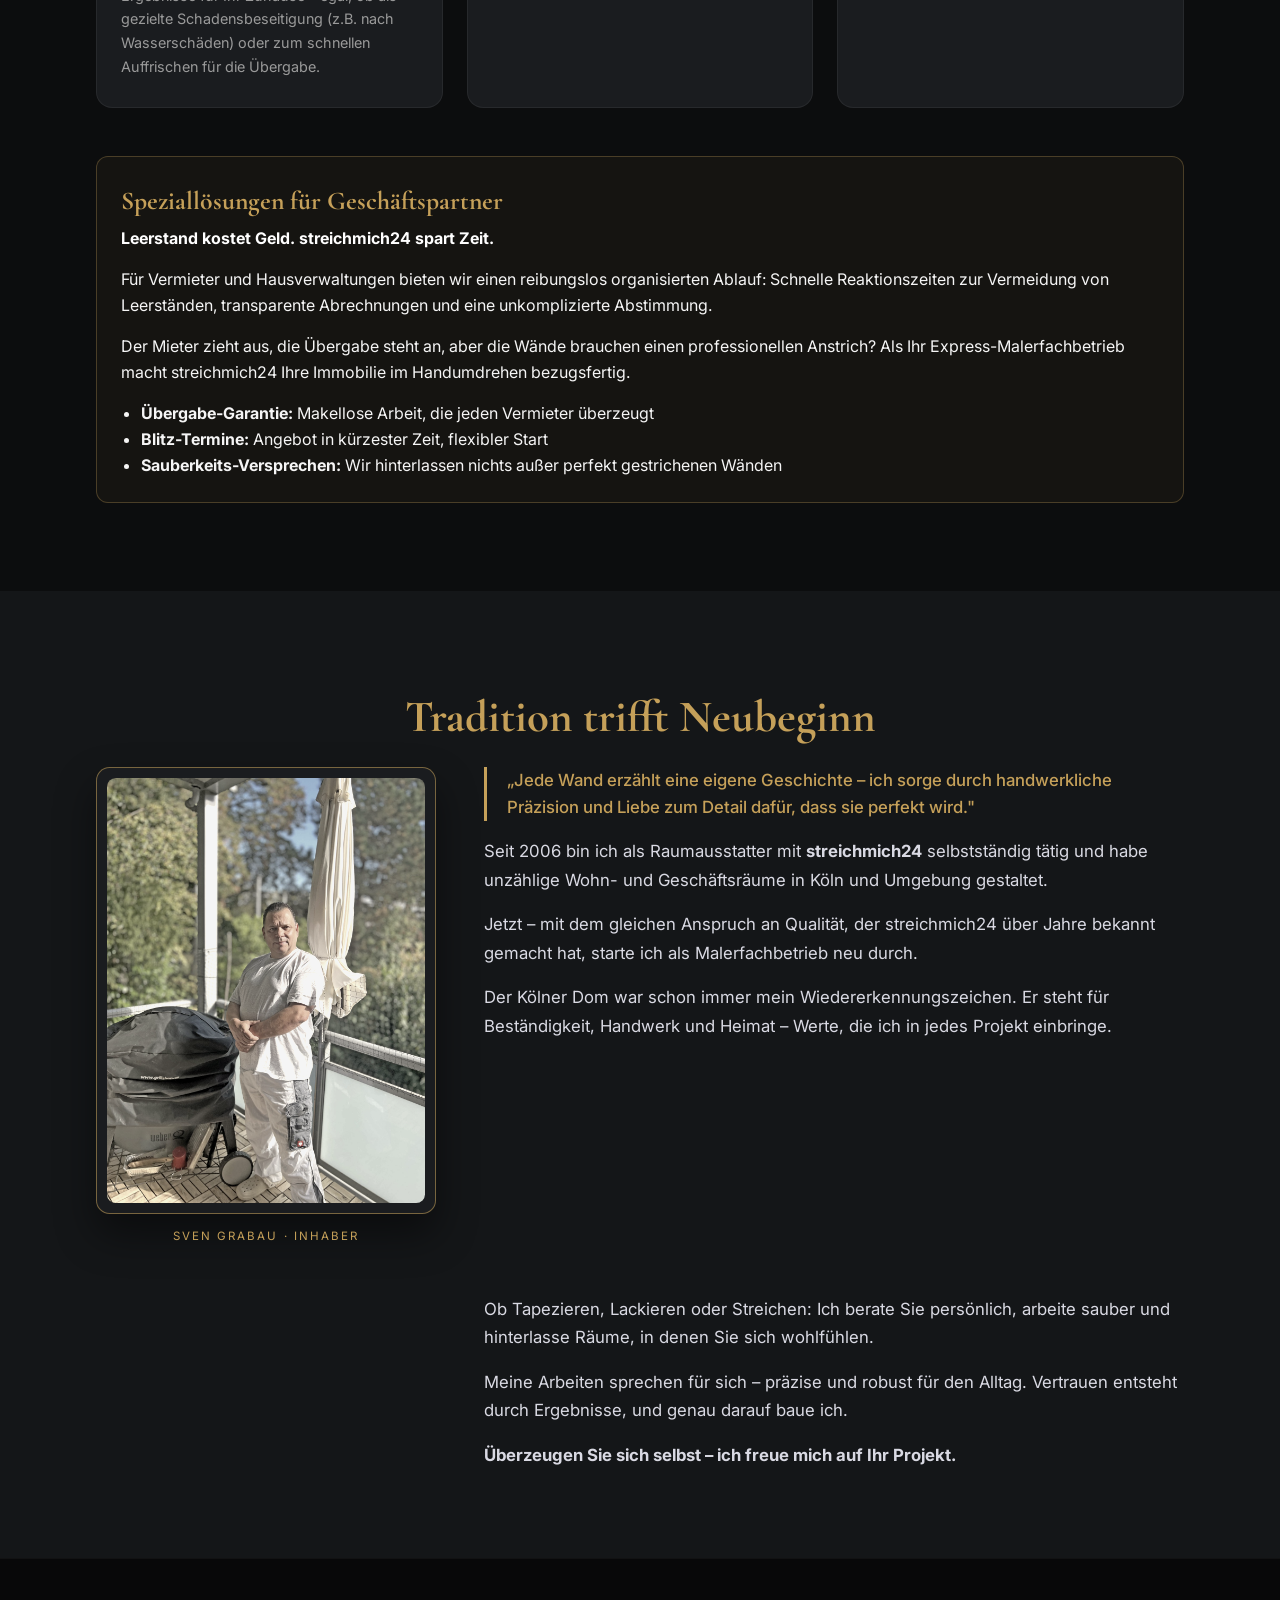
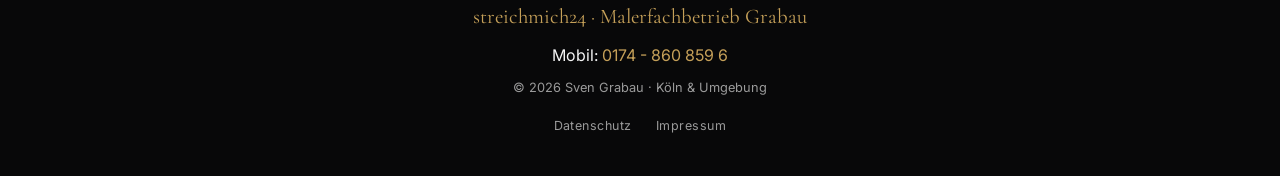
==== commit 6fbfd97e: "Add files via upload" ====
--- a/index.html
+++ b/index.html
@@ -168,7 +168,7 @@
                     </figure>
                     <div class="about__text">
                         <p class="about__highlight">„Jede Wand erzählt eine eigene Geschichte – ich sorge durch handwerkliche Präzision und Liebe zum Detail dafür, dass sie perfekt wird."</p>
-                        <p>Mein Name ist <span class="about__name">Sven Grabau</span>. Seit 2006 bin ich als Raumausstatter mit <strong>streichmich24</strong> selbstständig tätig und habe unzählige Wohn- und Geschäftsräume in Köln und Umgebung gestaltet.</p>
+                        <p>Seit 2006 bin ich als Raumausstatter mit <strong>streichmich24</strong> selbstständig tätig und habe unzählige Wohn- und Geschäftsräume in Köln und Umgebung gestaltet.</p>
                         <p>Jetzt – mit dem gleichen Anspruch an Qualität, der streichmich24 über Jahre bekannt gemacht hat, starte ich als Malerfachbetrieb neu durch.</p>
                         <p>Der Kölner Dom war schon immer mein Wiedererkennungszeichen. Er steht für Beständigkeit, Handwerk und Heimat – Werte, die ich in jedes Projekt einbringe.</p>
                     </div>
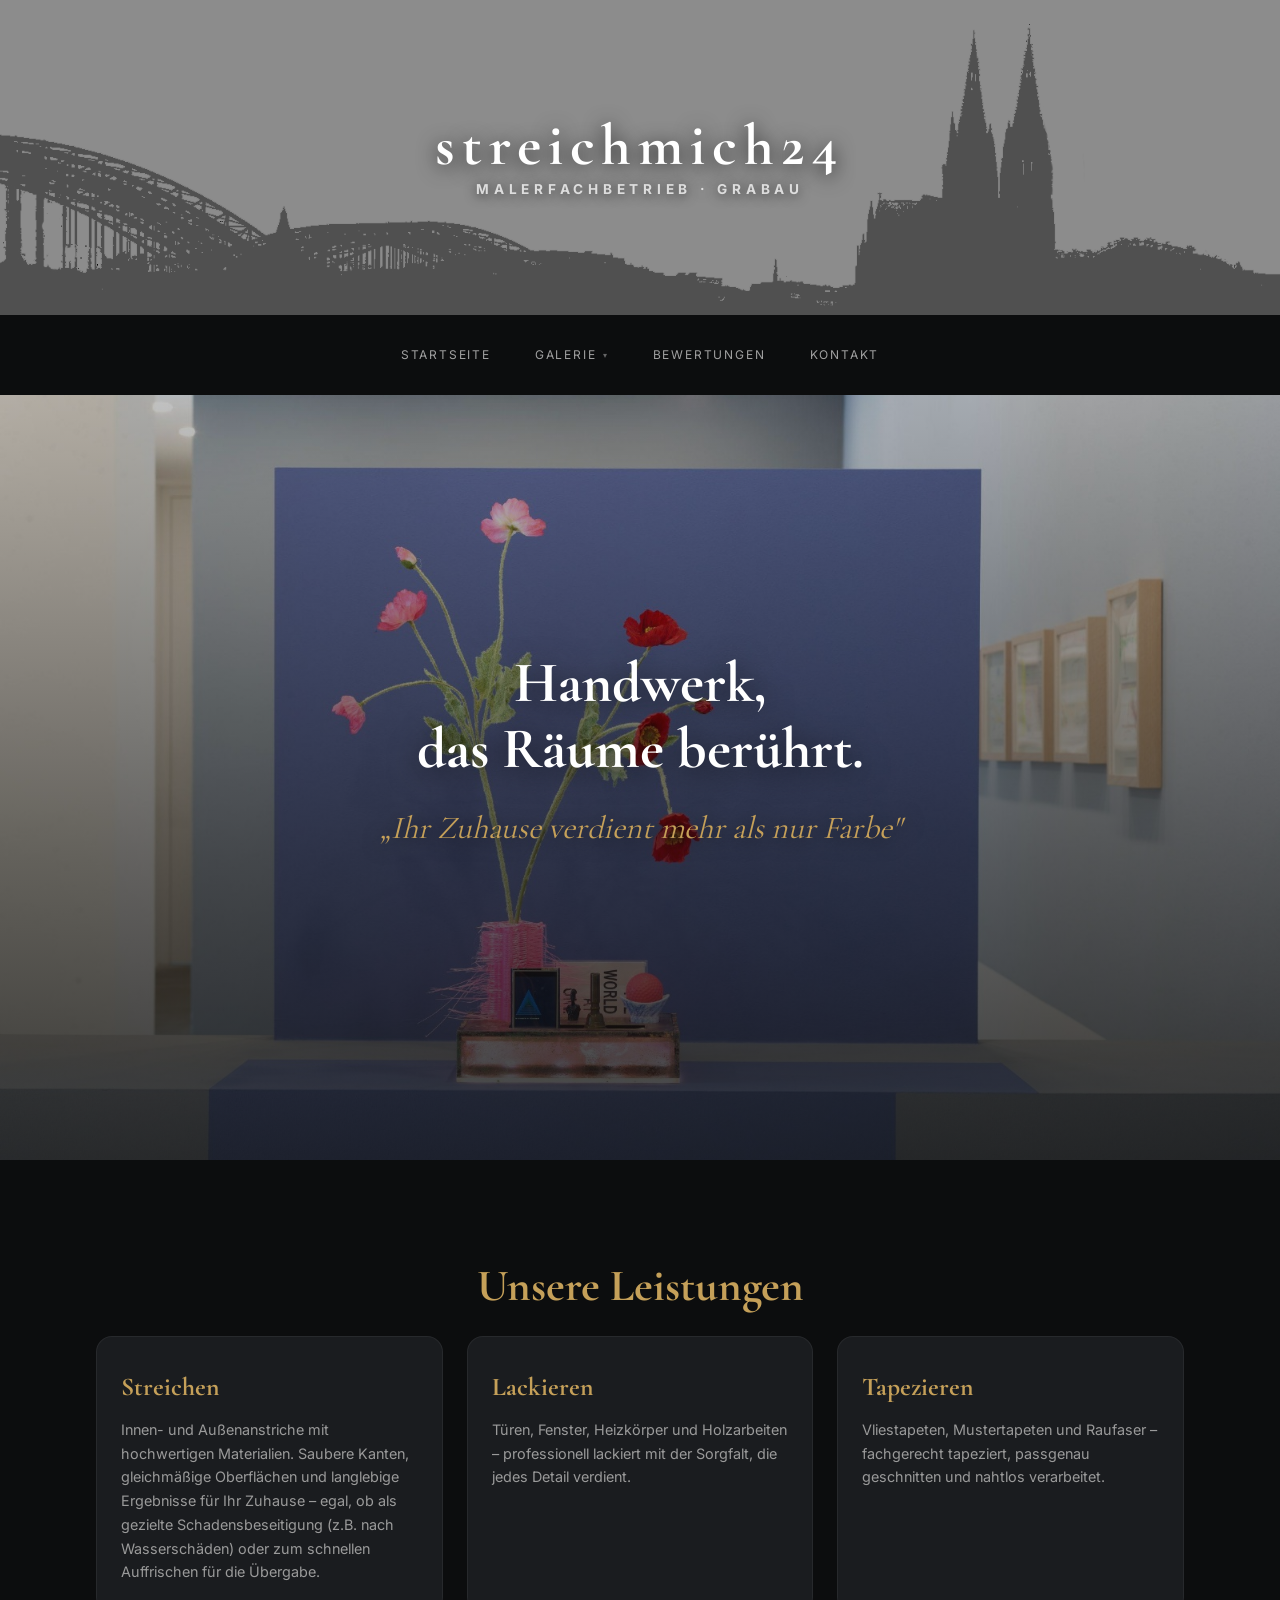
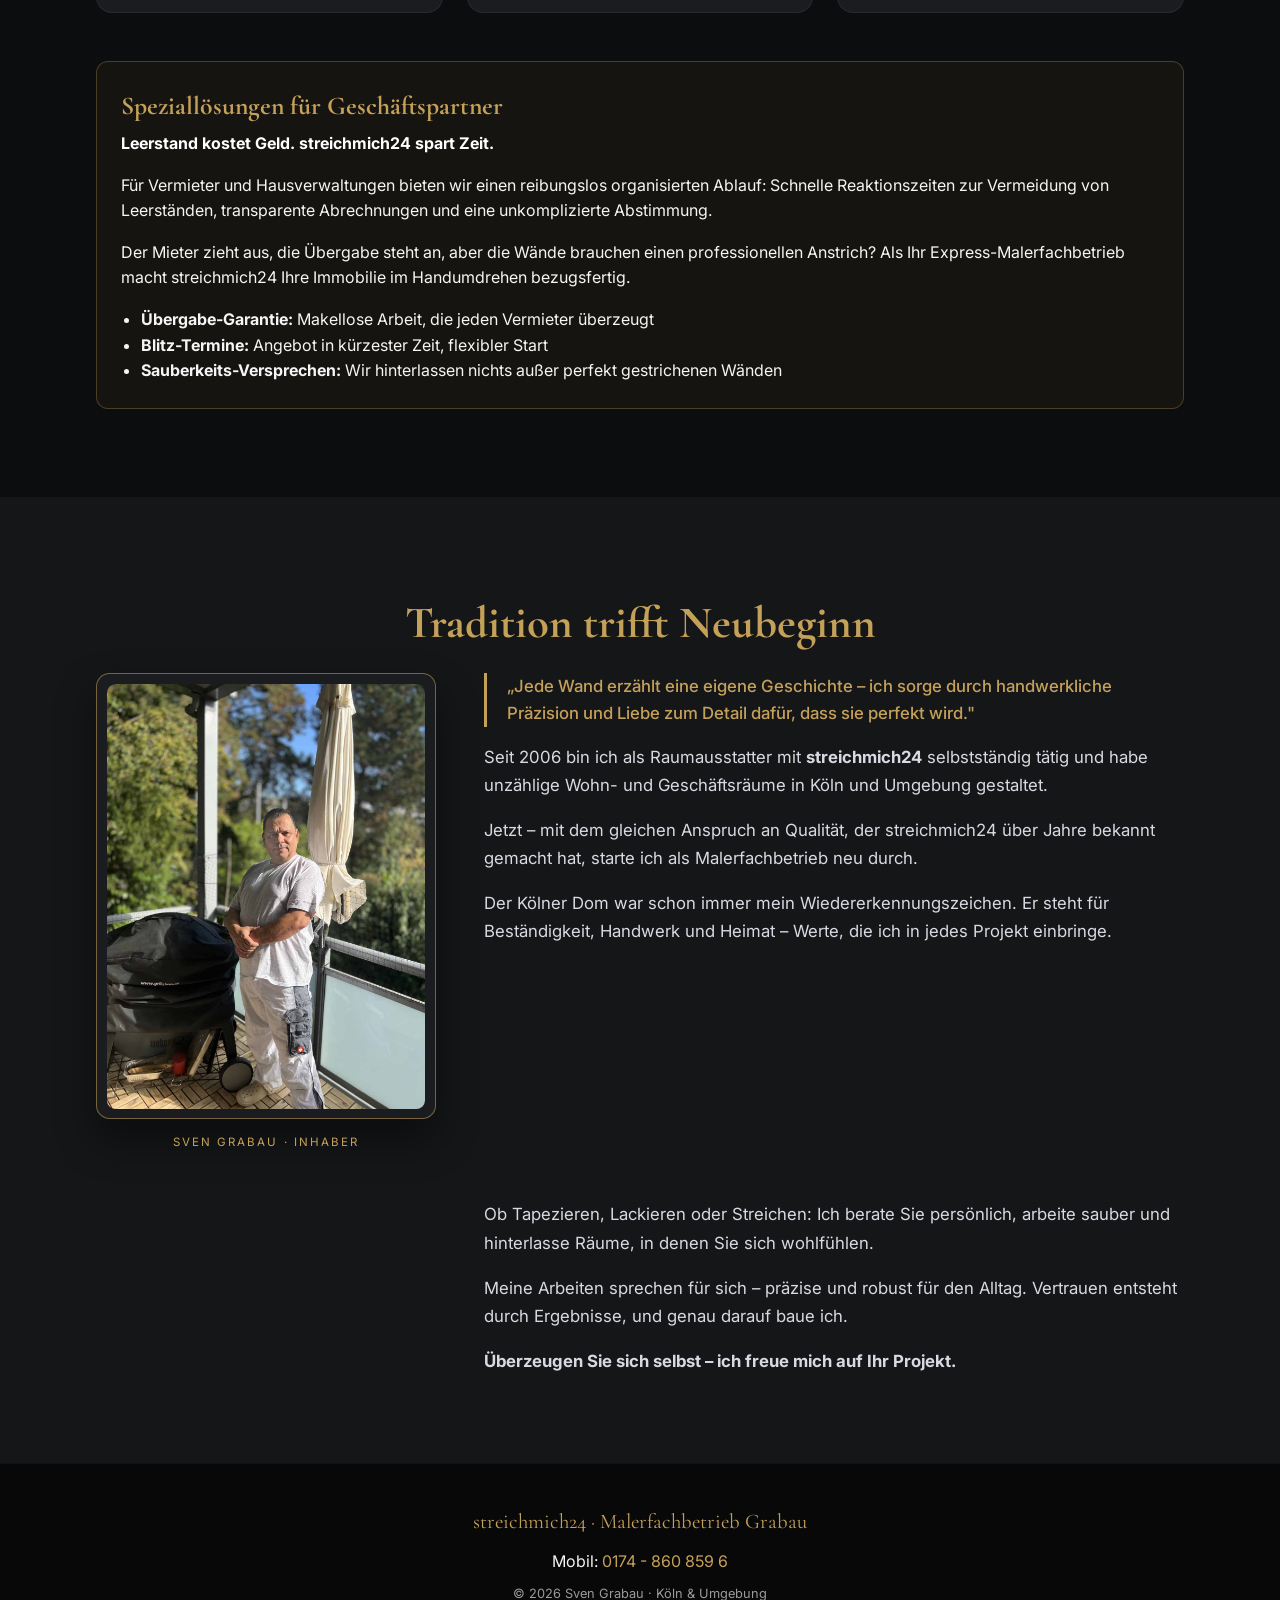
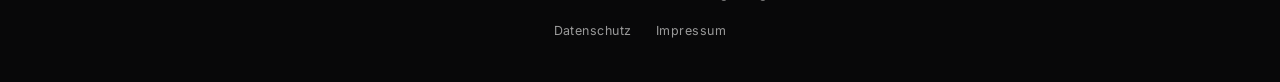
==== commit 66b07a96: "Add files via upload" ====
--- a/index.html
+++ b/index.html
@@ -113,13 +113,13 @@
             <img src="images/hero-blumen.jpg" alt="Meisterhafte Malerarbeiten – Galerie-Qualität" class="hero__photo">
             <div class="hero__overlay">
                 <h1 class="hero__title"><span class="hero__line">Handwerk,</span> <span class="hero__line">das Räume berührt.</span></h1>
+                <p class="hero__subtitle">„Ihr Zuhause verdient mehr als nur Farbe"</p>
             </div>
         </section>
 
         <section id="leistungen" class="section section--dark">
             <div class="section__inner">
                 <h2 class="section__title">Unsere Leistungen</h2>
-                <p class="section__quote">„Ihr Zuhause verdient mehr als nur Farbe"</p>
 
                 <div class="services">
                     <article class="service">
--- a/style.css
+++ b/style.css
@@ -66,7 +66,7 @@
 @media (prefers-reduced-motion: reduce) {
     html { scroll-behavior: auto; }
     *, *::before, *::after { animation: none !important; transition: none !important; }
-    .hero__line { opacity: 1; }
+    .hero__line, .hero__subtitle { opacity: 1; }
 }
 
 /* ── BUTTON ── */
@@ -215,6 +215,20 @@
 
 .hero__line:nth-child(2) { animation-delay: 1.1s; }
 
+/* Zitat erscheint als dritte Stufe unter dem Titel */
+.hero__subtitle {
+    margin: 0;
+    max-width: 40rem;
+    font-family: 'Cormorant Garamond', serif;
+    font-size: clamp(1.2rem, 4.5vw, 2rem);
+    font-style: italic;
+    line-height: 1.3;
+    color: var(--gold);
+    text-shadow: 0 3px 20px rgba(0,0,0,0.7);
+    opacity: 0;
+    animation: heroReveal 2.6s var(--ease) 1.9s forwards;
+}
+
 @keyframes heroReveal {
     from { opacity: 0; transform: translateY(2.5rem); letter-spacing: 0.08em; filter: blur(4px); }
     to   { opacity: 1; transform: translateY(0); letter-spacing: normal; filter: blur(0); }
@@ -319,7 +333,7 @@
     width: 100%;
     height: auto;
     border-radius: 0.55rem;
-    filter: grayscale(0.55) sepia(0.1) saturate(1.05) contrast(1.05) brightness(0.96);
+    
 }
 
 .about__photo figcaption {
@@ -817,3 +831,12 @@
     text-transform: uppercase;
     color: var(--gold);
 }
+
+/* Social-Links */
+.social { margin-top: 2.5rem; text-align: center; }
+.social__title { margin: 0 0 1rem; font-size: 0.85rem; letter-spacing: 0.08em; text-transform: uppercase; color: var(--gold); }
+.social__list { display: flex; justify-content: center; align-items: center; gap: 1.5rem; list-style: none; margin: 0; padding: 0; }
+.social__list a { display: block; transition: transform 0.4s var(--ease); }
+.social__list a:hover, .social__list a:focus-visible { transform: translateY(-4px) scale(1.06); }
+.social__icon { display: block; height: 52px; width: auto; border-radius: 12px; }
+.social__icon--google { background: var(--white); padding: 2px 8px; height: 52px; }
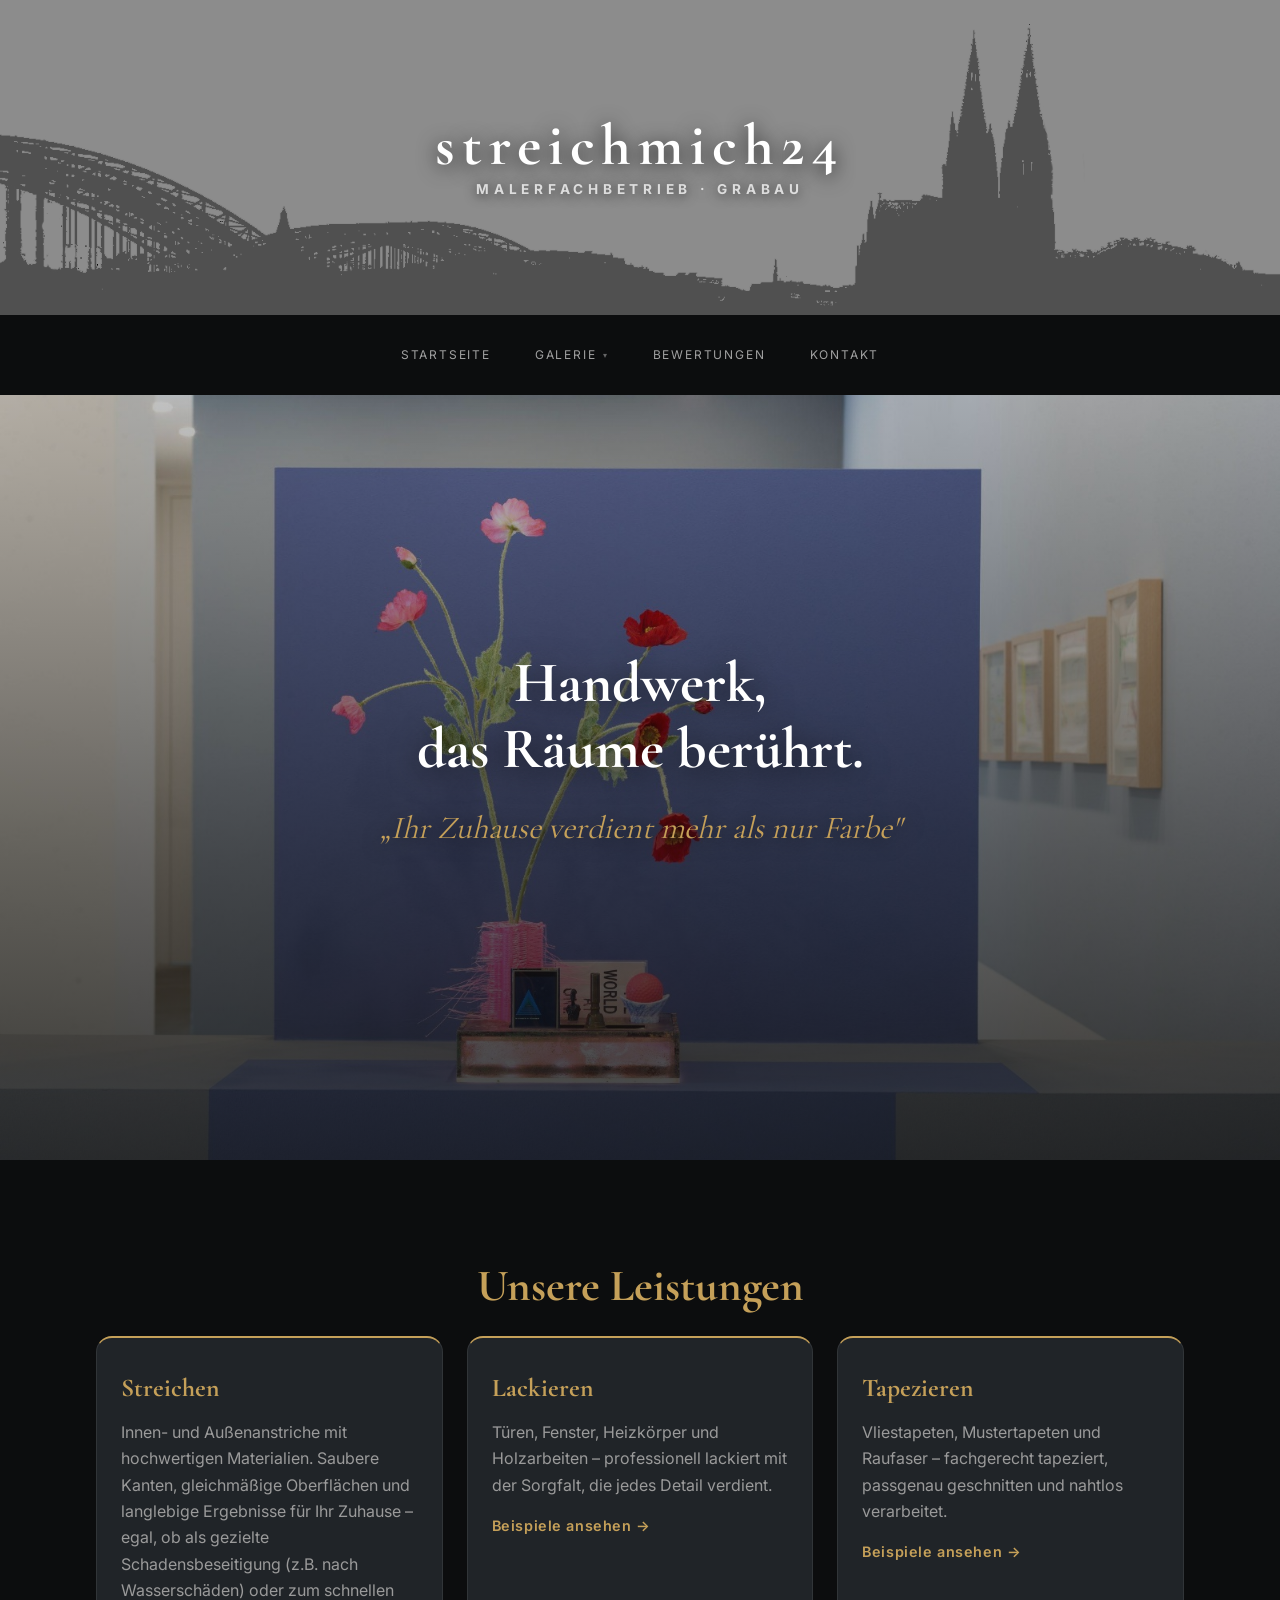
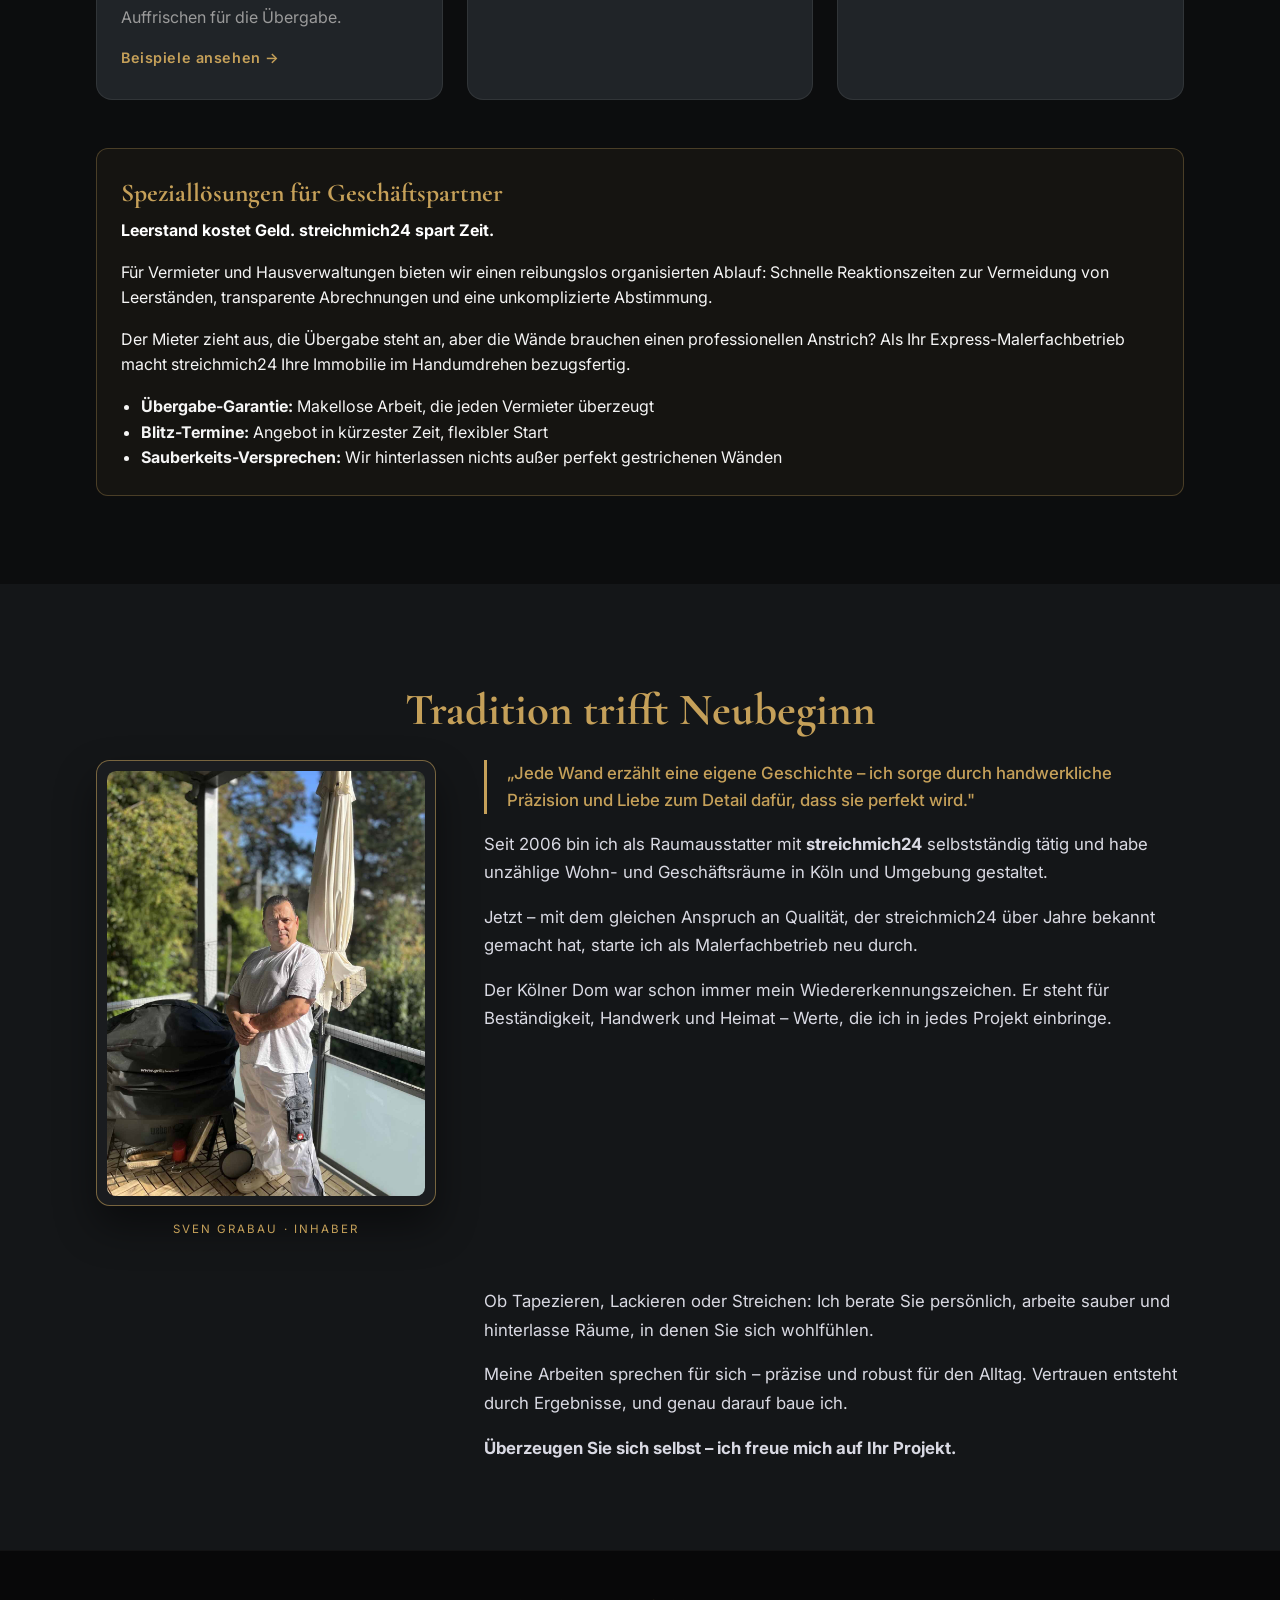
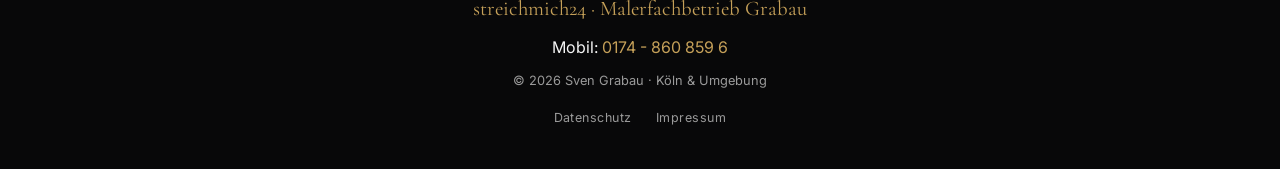
==== commit 698166fa: "Add files via upload" ====
--- a/index.html
+++ b/index.html
@@ -9,6 +9,11 @@
     <meta name="geo.region" content="DE-NW">
     <meta name="geo.placename" content="Köln">
     <meta name="theme-color" content="#c5a059">
+
+    <!-- Favicon -->
+    <link rel="icon" href="favicon.svg" type="image/svg+xml">
+    <link rel="icon" href="favicon.ico" sizes="48x48">
+    <link rel="apple-touch-icon" href="images/apple-touch-icon.png">
 
     <!-- Open Graph -->
     <meta property="og:type" content="website">
@@ -126,18 +131,21 @@
                         <a href="galerie_streich.html" class="service__link">
                             <h3 class="service__name">Streichen</h3>
                             <p class="service__desc">Innen- und Außenanstriche mit hochwertigen Materialien. Saubere Kanten, gleichmäßige Oberflächen und langlebige Ergebnisse für Ihr Zuhause – egal, ob als gezielte Schadensbeseitigung (z.B. nach Wasserschäden) oder zum schnellen Auffrischen für die Übergabe.</p>
+                            <span class="service__more" aria-hidden="true">Beispiele ansehen <span class="service__arrow">→</span></span>
                         </a>
                     </article>
                     <article class="service">
                         <a href="galerie_lack.html" class="service__link">
                             <h3 class="service__name">Lackieren</h3>
                             <p class="service__desc">Türen, Fenster, Heizkörper und Holzarbeiten – professionell lackiert mit der Sorgfalt, die jedes Detail verdient.</p>
+                            <span class="service__more" aria-hidden="true">Beispiele ansehen <span class="service__arrow">→</span></span>
                         </a>
                     </article>
                     <article class="service">
                         <a href="galerie_tape.html" class="service__link">
                             <h3 class="service__name">Tapezieren</h3>
                             <p class="service__desc">Vliestapeten, Mustertapeten und Raufaser – fachgerecht tapeziert, passgenau geschnitten und nahtlos verarbeitet.</p>
+                            <span class="service__more" aria-hidden="true">Beispiele ansehen <span class="service__arrow">→</span></span>
                         </a>
                     </article>
                 </div>
--- a/style.css
+++ b/style.css
@@ -229,6 +229,11 @@
     animation: heroReveal 2.6s var(--ease) 1.9s forwards;
 }
 
+/* Mobil: Zitat fett */
+@media (max-width: 768px) {
+    .hero__subtitle { font-weight: 700; }
+}
+
 @keyframes heroReveal {
     from { opacity: 0; transform: translateY(2.5rem); letter-spacing: 0.08em; filter: blur(4px); }
     to   { opacity: 1; transform: translateY(0); letter-spacing: normal; filter: blur(0); }
@@ -270,14 +275,15 @@
 .services { display: grid; gap: 1.25rem; }
 
 .service {
-    background: var(--bg-card);
-    border: 1px solid rgba(255,255,255,0.06);
+    background: #202428;
+    border: 1px solid rgba(255,255,255,0.08);
+    border-top: 2px solid var(--gold);
     border-radius: 1rem;
     padding: 1.75rem 1.5rem;
     transition: border-color 0.4s var(--ease), transform 0.4s var(--ease);
 }
 
-.service:hover { border-color: rgba(197,160,89,0.4); transform: translateY(-3px); }
+.service:hover { border-color: rgba(197,160,89,0.4); border-top-color: var(--gold); transform: translateY(-3px); }
 
 .service__link { display: block; color: inherit; text-decoration: none; }
 
@@ -288,7 +294,19 @@
     color: var(--gold);
 }
 
-.service__desc { margin: 0; font-size: 0.9rem; line-height: 1.65; color: var(--text-muted); }
+.service__desc { margin: 0; font-size: 1rem; line-height: 1.65; color: var(--text-muted); }
+
+.service__more {
+    display: inline-block;
+    margin-top: 1rem;
+    font-size: 0.9rem;
+    font-weight: 600;
+    letter-spacing: 0.04em;
+    color: var(--gold);
+}
+
+.service__arrow { display: inline-block; transition: transform 0.3s var(--ease); }
+.service:hover .service__arrow { transform: translateX(4px); }
 
 .partner {
     margin-top: 3rem;
@@ -735,7 +753,7 @@
 
 .trust__label {
     margin-top: 0.35rem;
-    font-size: clamp(0.6rem, 2vw, 0.72rem);
+    font-size: clamp(0.75rem, 2.6vw, 0.8rem);
     letter-spacing: 0.08em;
     text-transform: uppercase;
     color: var(--text-muted);
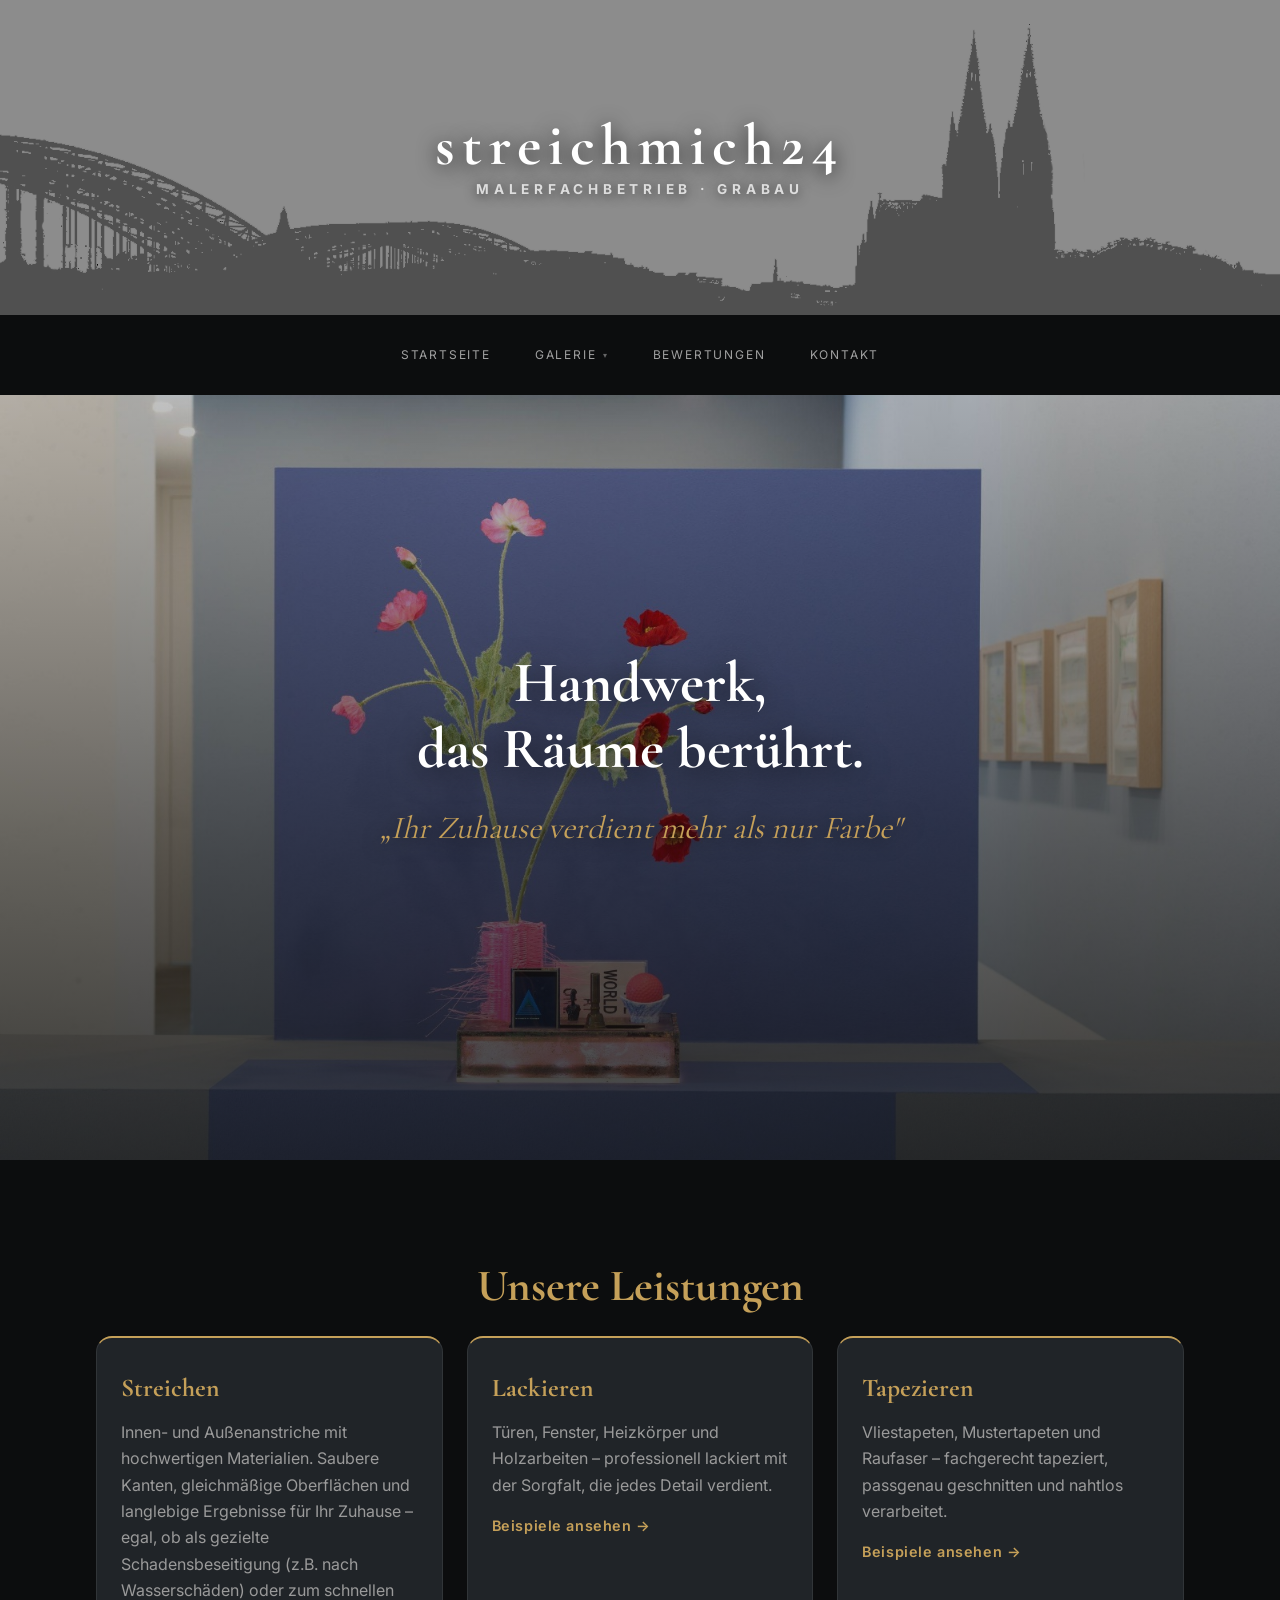
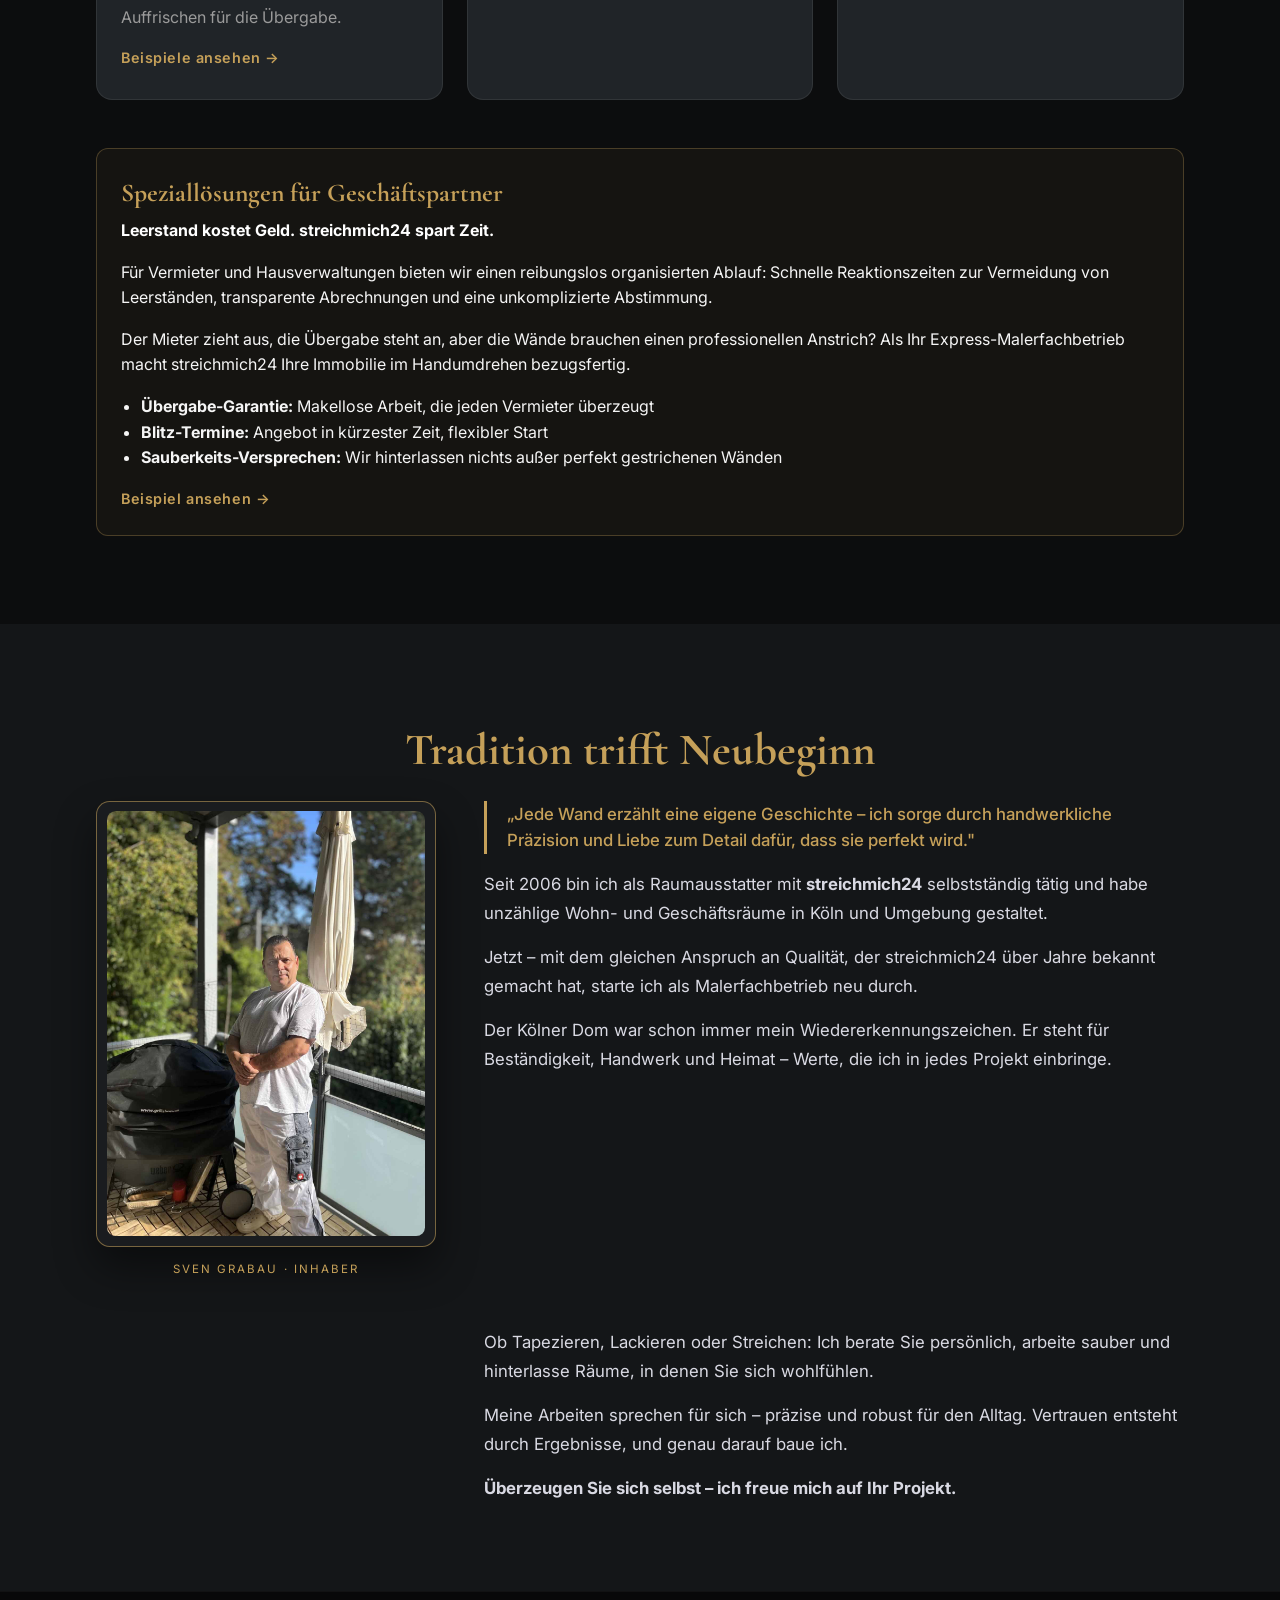
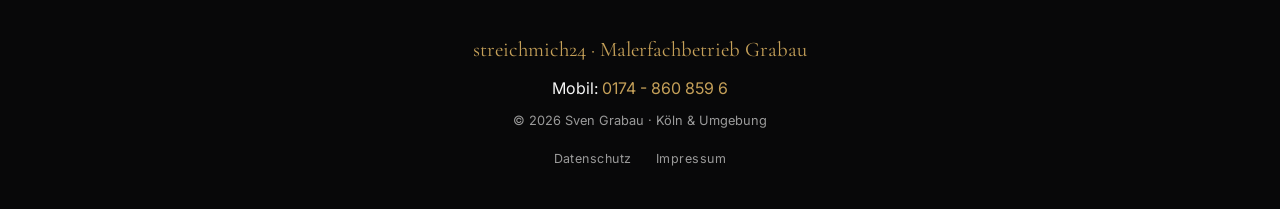
==== commit 656deb0f: "Add files via upload" ====
--- a/index.html
+++ b/index.html
@@ -11,9 +11,9 @@
     <meta name="theme-color" content="#c5a059">
 
     <!-- Favicon -->
-    <link rel="icon" href="favicon.svg" type="image/svg+xml">
-    <link rel="icon" href="favicon.ico" sizes="48x48">
-    <link rel="apple-touch-icon" href="images/apple-touch-icon.png">
+    <link rel="icon" href="favicon.svg?v=2" type="image/svg+xml">
+    <link rel="icon" href="favicon.ico?v=2" sizes="48x48">
+    <link rel="apple-touch-icon" sizes="180x180" href="apple-touch-icon.png?v=2">
 
     <!-- Open Graph -->
     <meta property="og:type" content="website">
@@ -160,6 +160,7 @@
                         <li><strong>Blitz-Termine:</strong> Angebot in kürzester Zeit, flexibler Start</li>
                         <li><strong>Sauberkeits-Versprechen:</strong> Wir hinterlassen nichts außer perfekt gestrichenen Wänden</li>
                     </ul>
+                    <a href="galerie_rauch.html" class="service__more partner__more">Beispiel ansehen <span class="service__arrow" aria-hidden="true">→</span></a>
                 </div>
             </div>
         </section>
--- a/style.css
+++ b/style.css
@@ -307,6 +307,10 @@
 
 .service__arrow { display: inline-block; transition: transform 0.3s var(--ease); }
 .service:hover .service__arrow { transform: translateX(4px); }
+
+.partner__more { text-decoration: none; }
+.partner__more:hover .service__arrow,
+.partner__more:focus-visible .service__arrow { transform: translateX(4px); }
 
 .partner {
     margin-top: 3rem;
